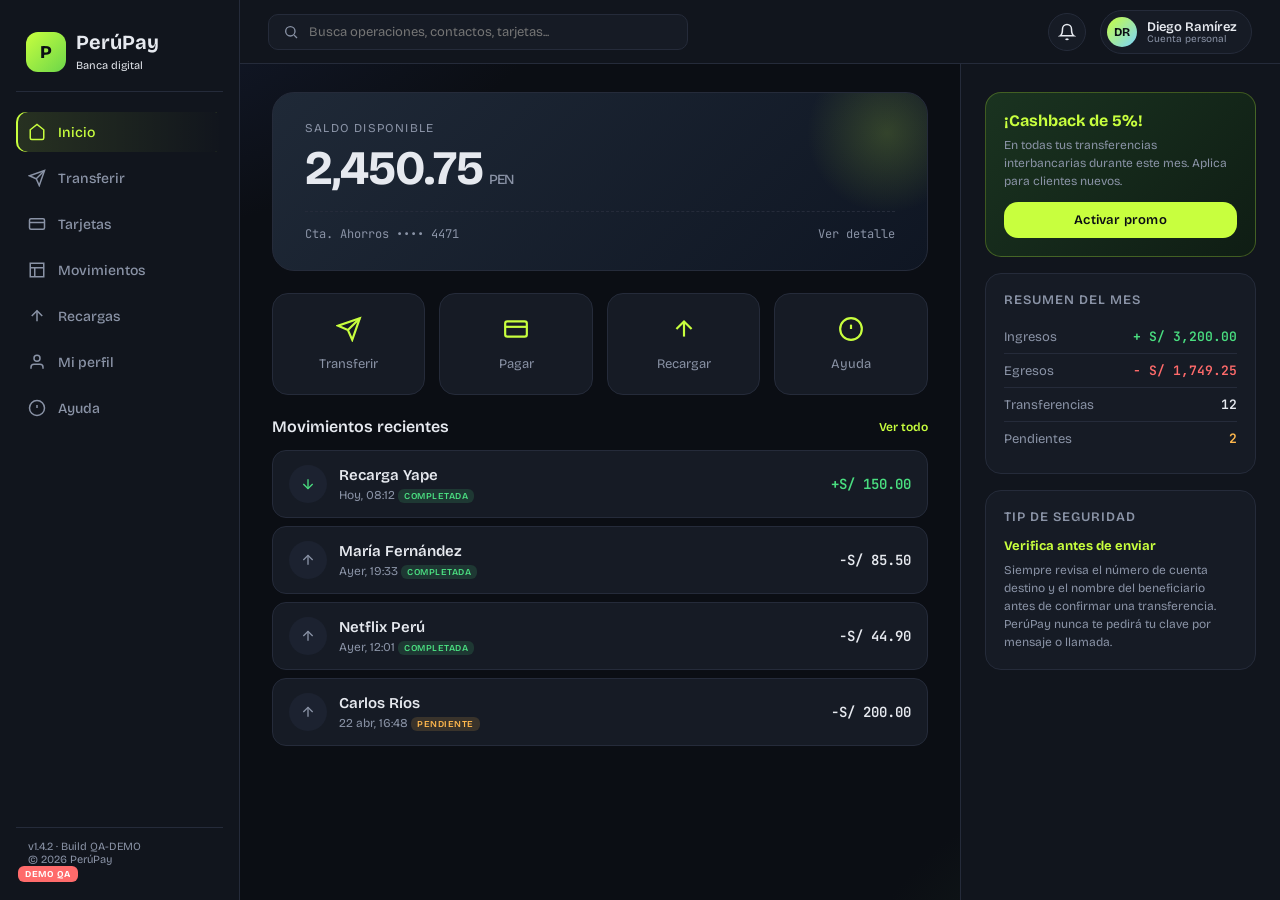
==== index.html @ f2486b0d "go" ====
<!DOCTYPE html>
<html lang="es">
<head>
<meta charset="UTF-8" />
<meta name="viewport" content="width=device-width, initial-scale=1.0" />
<title>BancaMóvil PerúPay</title>
<link rel="preconnect" href="https://fonts.googleapis.com">
<link rel="preconnect" href="https://fonts.gstatic.com" crossorigin>
<link href="https://fonts.googleapis.com/css2?family=Bricolage+Grotesque:wght@400;500;600;700;800&family=JetBrains+Mono:wght@400;500&display=swap" rel="stylesheet">
<style>
  :root{
    --bg:#0b0e14;
    --bg-soft:#11151d;
    --card:#161b25;
    --card-2:#1c2230;
    --line:#252b3a;
    --text:#e6e9ef;
    --muted:#8a93a6;
    --accent:#c8ff3e;
    --accent-2:#7bd3ff;
    --danger:#ff6b6b;
    --warn:#ffb84d;
    --ok:#4ade80;
    --pending:#ffb84d;
  }
  *{box-sizing:border-box;margin:0;padding:0}
  html,body{height:100%}
  body{
    font-family:'Bricolage Grotesque',system-ui,sans-serif;
    background:
      radial-gradient(1200px 600px at -10% -10%, #1a2440 0%, transparent 60%),
      radial-gradient(1000px 500px at 110% 110%, #1f3320 0%, transparent 55%),
      var(--bg);
    color:var(--text);
    min-height:100vh;
  }

  /* ==========================================================
     LAYOUT BASE (mobile-first)
     ========================================================== */
  .app-shell{
    min-height:100vh;
    display:flex;
    align-items:center;
    justify-content:center;
    padding:24px 12px;
  }
  .sidebar, .topbar, .aside{ display:none; }

  .frame{
    width:100%;
    max-width:420px;
    background:var(--bg-soft);
    border:1px solid var(--line);
    border-radius:32px;
    overflow:hidden;
    box-shadow:0 30px 80px rgba(0,0,0,.55), inset 0 1px 0 rgba(255,255,255,.04);
    position:relative;
  }
  .statusbar{
    display:flex;justify-content:space-between;align-items:center;
    padding:14px 22px 4px;font-size:12px;color:var(--muted);
    font-family:'JetBrains Mono',monospace;letter-spacing:.5px;
  }
  .screen{display:none;padding:18px 20px 28px}
  .screen.active{display:block;animation:fade .25s ease}
  @keyframes fade{from{opacity:0;transform:translateY(6px)}to{opacity:1;transform:none}}

  .header{
    display:flex;justify-content:space-between;align-items:center;
    margin-bottom:18px;
  }
  .brand{display:flex;align-items:center;gap:10px}
  .logo{
    width:36px;height:36px;border-radius:10px;
    background:linear-gradient(135deg,var(--accent) 0%, #6cd64a 100%);
    display:grid;place-items:center;color:#0b0e14;font-weight:800;
  }
  .brand h1{font-size:18px;font-weight:700;letter-spacing:-.3px}
  .brand small{display:block;color:var(--muted);font-size:11px;font-weight:400}
  .icon-btn{
    width:38px;height:38px;border-radius:50%;
    background:var(--card);border:1px solid var(--line);
    display:grid;place-items:center;color:var(--text);cursor:pointer;
    transition:.15s ease;
  }
  .icon-btn:hover{background:var(--card-2)}

  .balance-card{
    background:linear-gradient(135deg,#1f2937 0%,#0f1623 100%);
    border:1px solid var(--line);
    border-radius:22px;padding:20px;margin-bottom:20px;
    position:relative;overflow:hidden;
  }
  .balance-card::before{
    content:"";position:absolute;right:-40px;top:-40px;width:160px;height:160px;
    background:radial-gradient(closest-side,rgba(200,255,62,.18),transparent);
    border-radius:50%;
  }
  .balance-card .label{
    font-size:12px;color:var(--muted);text-transform:uppercase;letter-spacing:1.2px;
  }
  .balance-card .amount{
    font-family:'Bricolage Grotesque';font-size:34px;font-weight:700;margin-top:4px;
    letter-spacing:-1px;
  }
  .balance-card .currency{color:var(--muted);font-size:14px;margin-left:6px;font-weight:500}
  .acct-row{
    display:flex;justify-content:space-between;align-items:center;
    margin-top:14px;padding-top:14px;border-top:1px dashed var(--line);
    font-family:'JetBrains Mono',monospace;font-size:12px;color:var(--muted);
  }

  .actions{
    display:grid;grid-template-columns:repeat(4,1fr);gap:8px;margin-bottom:22px;
  }
  .action{
    background:var(--card);border:1px solid var(--line);border-radius:16px;
    padding:14px 6px;text-align:center;cursor:pointer;transition:.15s ease;
  }
  .action:hover{background:var(--card-2);transform:translateY(-2px)}
  .action svg{margin-bottom:6px}
  .action span{font-size:11px;color:var(--muted);display:block}

  .section-title{
    display:flex;justify-content:space-between;align-items:center;
    font-size:14px;font-weight:600;margin-bottom:10px;
  }
  .section-title a{color:var(--accent);font-size:12px;text-decoration:none;cursor:pointer}

  .tx-list{display:flex;flex-direction:column;gap:8px}
  .tx{
    display:flex;align-items:center;gap:12px;
    background:var(--card);border:1px solid var(--line);
    border-radius:14px;padding:12px;
  }
  .tx-icon{
    width:38px;height:38px;border-radius:50%;
    background:var(--card-2);display:grid;place-items:center;flex-shrink:0;
  }
  .tx-info{flex:1;min-width:0}
  .tx-info .who{font-size:14px;font-weight:600;white-space:nowrap;overflow:hidden;text-overflow:ellipsis}
  .tx-info .meta{font-size:11px;color:var(--muted);margin-top:2px}
  .tx-amount{font-family:'JetBrains Mono',monospace;font-size:13px;font-weight:600;text-align:right}
  .tx-amount.out{color:var(--text)}
  .tx-amount.in{color:var(--ok)}
  .tx .status-pill{
    display:inline-block;font-size:9px;padding:2px 6px;border-radius:6px;
    margin-top:3px;text-transform:uppercase;letter-spacing:.5px;font-weight:600;
  }
  .pill-ok{background:rgba(74,222,128,.15);color:var(--ok)}
  .pill-pending{background:rgba(255,184,77,.15);color:var(--pending)}
  .pill-fail{background:rgba(255,107,107,.15);color:var(--danger)}

  .back{display:flex;align-items:center;gap:8px;color:var(--muted);font-size:13px;cursor:pointer;margin-bottom:14px}
  h2{font-size:24px;font-weight:700;letter-spacing:-.5px;margin-bottom:6px}
  .subtitle{color:var(--muted);font-size:13px;margin-bottom:20px}
  .field{margin-bottom:14px}
  .field label{display:block;font-size:12px;color:var(--muted);margin-bottom:6px;text-transform:uppercase;letter-spacing:.6px}
  .field input, .field select, .field textarea{
    width:100%;background:var(--card);border:1px solid var(--line);
    border-radius:12px;padding:13px 14px;color:var(--text);
    font-family:inherit;font-size:15px;outline:none;transition:.15s;
  }
  .field input:focus, .field select:focus, .field textarea:focus{border-color:var(--accent)}
  .amount-input{
    background:var(--card);border:1px solid var(--line);border-radius:16px;
    padding:18px;display:flex;align-items:center;gap:10px;
  }
  .amount-input .sym{font-size:24px;color:var(--muted);font-weight:600}
  .amount-input input{
    border:none;background:transparent;color:var(--text);
    font-size:32px;font-weight:700;flex:1;outline:none;font-family:inherit;
    letter-spacing:-1px;width:100%;
  }
  .balance-hint{font-size:11px;color:var(--muted);margin-top:6px;text-align:right}

  .btn{
    width:100%;padding:15px;border-radius:14px;border:none;
    font-family:inherit;font-size:15px;font-weight:600;cursor:pointer;
    transition:.15s;letter-spacing:.2px;
  }
  .btn-primary{background:var(--accent);color:#0b0e14}
  .btn-primary:hover{background:#b8ee2c}
  .btn-primary:disabled{
    /* BUG: deshabilitado pero visualmente casi igual al habilitado */
    background:#b6e83a;color:#0b0e14;cursor:not-allowed;opacity:.92;
  }
  .btn-secondary{background:var(--card);color:var(--text);border:1px solid var(--line)}
  .btn-secondary:hover{background:var(--card-2)}
  .btn-row{display:flex;gap:8px;margin-top:8px}
  .btn-row .btn{flex:1}

  .confirm-card{
    background:var(--card);border:1px solid var(--line);border-radius:18px;padding:18px;margin-bottom:14px;
  }
  .confirm-row{display:flex;justify-content:space-between;padding:10px 0;border-bottom:1px solid var(--line);font-size:14px}
  .confirm-row:last-child{border-bottom:none}
  .confirm-row .k{color:var(--muted)}
  .confirm-row .v{font-weight:600;text-align:right;max-width:60%;word-break:break-all}

  .result{text-align:center;padding:30px 10px}
  .result .icon{
    width:80px;height:80px;border-radius:50%;
    margin:0 auto 18px;display:grid;place-items:center;
  }
  .result.ok .icon{background:rgba(74,222,128,.15);color:var(--ok)}
  .result.pending .icon{background:rgba(255,184,77,.15);color:var(--pending)}
  .result.fail .icon{background:rgba(255,107,107,.15);color:var(--danger)}
  .result h2{margin-bottom:6px}
  .result p{color:var(--muted);margin-bottom:24px;font-size:13px;line-height:1.5}
  .ref-code{
    background:var(--card);border:1px dashed var(--line);
    padding:10px 14px;border-radius:10px;display:inline-block;
    font-family:'JetBrains Mono',monospace;font-size:12px;color:var(--muted);
    margin-bottom:24px;
  }

  .toast{
    position:fixed;bottom:30px;left:50%;transform:translateX(-50%);
    background:var(--card-2);border:1px solid var(--line);
    padding:12px 18px;border-radius:12px;font-size:13px;
    box-shadow:0 10px 30px rgba(0,0,0,.5);
    opacity:0;transition:.25s;pointer-events:none;z-index:99;
    max-width:90%;
  }
  .toast.show{opacity:1}
  .toast.error{border-color:rgba(255,107,107,.4);color:var(--danger)}

  .overlay{
    position:absolute;inset:0;background:rgba(11,14,20,.92);
    display:none;align-items:center;justify-content:center;flex-direction:column;
    z-index:50;backdrop-filter:blur(4px);
  }
  .overlay.show{display:flex}
  .spinner{
    width:54px;height:54px;border:3px solid var(--line);
    border-top-color:var(--accent);border-radius:50%;
    animation:spin 1s linear infinite;
  }
  @keyframes spin{to{transform:rotate(360deg)}}
  .overlay p{margin-top:18px;color:var(--muted);font-size:13px}

  .bottom-nav{
    display:flex;justify-content:space-around;
    background:var(--bg-soft);border-top:1px solid var(--line);
    padding:10px 0 14px;
  }
  .nav-item{
    flex:1;text-align:center;color:var(--muted);font-size:10px;
    cursor:pointer;padding:6px;
  }
  .nav-item svg{margin-bottom:2px}
  .nav-item.active{color:var(--accent)}

  .dev-badge{
    position:absolute;top:10px;right:10px;z-index:10;
    background:var(--danger);color:white;font-size:9px;padding:3px 7px;
    border-radius:6px;font-weight:700;letter-spacing:.5px;
  }

  /* ==========================================================
     DESKTOP (≥ 900px)
     ========================================================== */
  @media (min-width: 900px){
    .app-shell{
      display:grid;
      grid-template-columns: 240px 1fr 320px;
      grid-template-rows: 64px 1fr;
      grid-template-areas:
        "sidebar topbar  topbar"
        "sidebar main    aside";
      align-items:stretch;
      padding:0;
      max-width:1400px;
      margin:0 auto;
      gap:0;
    }

    .sidebar{
      grid-area:sidebar;
      display:flex;flex-direction:column;
      background:var(--bg-soft);
      border-right:1px solid var(--line);
      padding:22px 16px;gap:6px;
      position:sticky;top:0;height:100vh;
    }
    .sidebar .brand-lg{
      display:flex;align-items:center;gap:10px;
      padding:8px 10px 18px;
      border-bottom:1px solid var(--line);margin-bottom:14px;
    }
    .sidebar .brand-lg .logo{width:40px;height:40px;border-radius:12px;font-size:18px}
    .sidebar .brand-lg h1{font-size:20px}
    .sidebar .brand-lg small{font-size:11px}
    .side-link{
      display:flex;align-items:center;gap:12px;
      padding:11px 12px;border-radius:10px;
      color:var(--muted);font-size:14px;cursor:pointer;
      transition:.15s ease;font-weight:500;
    }
    .side-link:hover{background:var(--card);color:var(--text)}
    .side-link.active{
      background:linear-gradient(90deg, rgba(200,255,62,.12), transparent);
      color:var(--accent);
      box-shadow:inset 2px 0 0 var(--accent);
    }
    .side-link svg{flex-shrink:0}
    .sidebar .footer-side{
      margin-top:auto;padding:12px;font-size:11px;color:var(--muted);
      border-top:1px solid var(--line);
    }

    .topbar{
      grid-area:topbar;
      display:flex;align-items:center;justify-content:space-between;
      padding:0 28px;
      background:var(--bg-soft);
      border-bottom:1px solid var(--line);
      position:sticky;top:0;z-index:20;
    }
    .search{
      flex:1;max-width:420px;
      display:flex;align-items:center;gap:10px;
      background:var(--card);border:1px solid var(--line);
      padding:9px 14px;border-radius:10px;
      color:var(--muted);font-size:13px;
    }
    .search input{
      flex:1;background:transparent;border:none;outline:none;
      color:var(--text);font-family:inherit;font-size:13px;
    }
    .topbar-right{display:flex;align-items:center;gap:14px}
    .user-chip{
      display:flex;align-items:center;gap:10px;
      padding:6px 14px 6px 6px;
      background:var(--card);border:1px solid var(--line);
      border-radius:30px;cursor:pointer;
    }
    .user-chip .avatar{
      width:30px;height:30px;border-radius:50%;
      background:linear-gradient(135deg,var(--accent),var(--accent-2));
      color:#0b0e14;display:grid;place-items:center;font-weight:700;font-size:12px;
    }
    .user-chip .uname{font-size:13px;font-weight:600}
    .user-chip .urole{font-size:10px;color:var(--muted);display:block;margin-top:-2px}

    .main{
      grid-area:main;
      padding:28px 32px;
      overflow-y:auto;
    }

    /* En desktop el frame deja de ser un teléfono */
    .frame{
      max-width:none;background:transparent;border:none;
      border-radius:0;box-shadow:none;overflow:visible;
    }
    .frame .statusbar{display:none}
    .frame .bottom-nav{display:none}
    .frame .header{display:none}
    .frame .dev-badge{
      top:auto;right:auto;
      position:fixed;bottom:18px;left:18px;
    }
    .screen{padding:0}

    /* HOME en desktop: grid amplio */
    #screen-home.active{
      display:grid;
      grid-template-columns: 1.4fr 1fr;
      gap:22px;
      align-items:start;
    }
    #screen-home .balance-card{
      grid-column:1 / -1;padding:28px 32px;margin-bottom:0;
    }
    #screen-home .balance-card .amount{font-size:48px}
    #screen-home .actions{
      grid-column:1 / -1;
      grid-template-columns: repeat(4, 1fr);
      gap:14px;margin-bottom:0;
    }
    #screen-home .action{padding:22px 10px}
    #screen-home .action svg{width:26px;height:26px}
    #screen-home .action span{font-size:13px;margin-top:4px}
    #screen-home .home-tx{grid-column:1 / -1}
    #screen-home .section-title{font-size:16px;margin-bottom:14px}
    #screen-home .tx{padding:14px 16px}
    #screen-home .tx-info .who{font-size:15px}
    #screen-home .tx-info .meta{font-size:12px}
    #screen-home .tx-amount{font-size:14px}

    #screen-transfer.active,
    #screen-confirm.active,
    #screen-result.active{
      max-width:560px;margin:0 auto;padding:10px 0;
    }
    #screen-transfer h2, #screen-confirm h2{font-size:30px}

    .aside{
      grid-area:aside;
      display:flex;flex-direction:column;gap:16px;
      padding:28px 24px;
      background:var(--bg-soft);
      border-left:1px solid var(--line);
      overflow-y:auto;
    }
    .aside-card{
      background:var(--card);border:1px solid var(--line);
      border-radius:16px;padding:18px;
    }
    .aside-card h3{
      font-size:13px;font-weight:600;color:var(--muted);
      text-transform:uppercase;letter-spacing:1px;margin-bottom:12px;
    }
    .promo{
      background:linear-gradient(135deg, #1a3320 0%, #0f1d14 100%);
      border:1px solid rgba(200,255,62,.25);
    }
    .promo .promo-title{font-size:16px;font-weight:700;margin-bottom:6px;color:var(--accent)}
    .promo p{font-size:12px;color:var(--muted);line-height:1.5;margin-bottom:12px}
    .promo .btn{padding:10px 14px;font-size:13px}

    .stat-row{
      display:flex;justify-content:space-between;align-items:center;
      padding:8px 0;font-size:13px;
      border-bottom:1px solid var(--line);
    }
    .stat-row:last-child{border-bottom:none}
    .stat-row .k{color:var(--muted)}
    .stat-row .v{font-weight:600;font-family:'JetBrains Mono',monospace}

    .tip{font-size:12px;color:var(--muted);line-height:1.5}
    .tip strong{color:var(--accent);display:block;margin-bottom:4px;font-size:13px}
  }

  /* TABLET intermedia */
  @media (min-width:900px) and (max-width:1100px){
    .app-shell{
      grid-template-columns: 220px 1fr;
      grid-template-areas:
        "sidebar topbar"
        "sidebar main";
    }
    .aside{display:none}
  }

  ::-webkit-scrollbar{width:8px;height:8px}
  ::-webkit-scrollbar-track{background:var(--bg)}
  ::-webkit-scrollbar-thumb{background:var(--line);border-radius:4px}
  ::-webkit-scrollbar-thumb:hover{background:var(--card-2)}
</style>
</head>
<body>

<div class="app-shell">

  <!-- ========== SIDEBAR (desktop) ========== -->
  <aside class="sidebar">
    <div class="brand-lg">
      <div class="logo">P</div>
      <div>
        <h1>PerúPay</h1>
        <small>Banca digital</small>
      </div>
    </div>

    <div class="side-link active" onclick="goTo('screen-home')">
      <svg width="18" height="18" viewBox="0 0 24 24" fill="none" stroke="currentColor" stroke-width="2"><path d="M3 9l9-7 9 7v11a2 2 0 0 1-2 2H5a2 2 0 0 1-2-2z"/></svg>
      Inicio
    </div>
    <div class="side-link" onclick="goTo('screen-transfer')">
      <svg width="18" height="18" viewBox="0 0 24 24" fill="none" stroke="currentColor" stroke-width="2"><line x1="22" y1="2" x2="11" y2="13"/><polygon points="22 2 15 22 11 13 2 9 22 2"/></svg>
      Transferir
    </div>
    <div class="side-link">
      <svg width="18" height="18" viewBox="0 0 24 24" fill="none" stroke="currentColor" stroke-width="2"><rect x="2" y="5" width="20" height="14" rx="2"/><line x1="2" y1="10" x2="22" y2="10"/></svg>
      Tarjetas
    </div>
    <div class="side-link">
      <svg width="18" height="18" viewBox="0 0 24 24" fill="none" stroke="currentColor" stroke-width="2"><path d="M3 3h18v18H3z"/><path d="M3 9h18"/><path d="M9 21V9"/></svg>
      Movimientos
    </div>
    <div class="side-link">
      <svg width="18" height="18" viewBox="0 0 24 24" fill="none" stroke="currentColor" stroke-width="2"><path d="M12 19V5"/><path d="M5 12l7-7 7 7"/></svg>
      Recargas
    </div>
    <div class="side-link">
      <svg width="18" height="18" viewBox="0 0 24 24" fill="none" stroke="currentColor" stroke-width="2"><path d="M20 21v-2a4 4 0 0 0-4-4H8a4 4 0 0 0-4 4v2"/><circle cx="12" cy="7" r="4"/></svg>
      Mi perfil
    </div>
    <div class="side-link">
      <svg width="18" height="18" viewBox="0 0 24 24" fill="none" stroke="currentColor" stroke-width="2"><circle cx="12" cy="12" r="10"/><line x1="12" y1="8" x2="12" y2="12"/><line x1="12" y1="16" x2="12.01" y2="16"/></svg>
      Ayuda
    </div>

    <div class="footer-side">
      v1.4.2 · Build QA-DEMO<br/>
      © 2026 PerúPay
    </div>
  </aside>

  <!-- ========== TOPBAR (desktop) ========== -->
  <header class="topbar">
    <div class="search">
      <svg width="16" height="16" viewBox="0 0 24 24" fill="none" stroke="currentColor" stroke-width="2"><circle cx="11" cy="11" r="7"/><line x1="21" y1="21" x2="16.65" y2="16.65"/></svg>
      <input type="text" placeholder="Busca operaciones, contactos, tarjetas..." />
    </div>
    <div class="topbar-right">
      <div class="icon-btn" title="Notificaciones">
        <svg width="18" height="18" viewBox="0 0 24 24" fill="none" stroke="currentColor" stroke-width="2"><path d="M18 8a6 6 0 0 0-12 0c0 7-3 9-3 9h18s-3-2-3-9"/><path d="M13.73 21a2 2 0 0 1-3.46 0"/></svg>
      </div>
      <div class="user-chip">
        <div class="avatar">DR</div>
        <div>
          <div class="uname">Diego Ramírez</div>
          <small class="urole">Cuenta personal</small>
        </div>
      </div>
    </div>
  </header>

  <!-- ========== MAIN (frame) ========== -->
  <main class="main">
    <div class="frame">
      <div class="dev-badge">DEMO QA</div>
      <div class="statusbar">
        <span>9:41</span>
        <span>📶 5G  ⚡ 78%</span>
      </div>

      <!-- HOME -->
      <div class="screen active" id="screen-home">
        <div class="header">
          <div class="brand">
            <div class="logo">P</div>
            <div>
              <h1>PerúPay</h1>
              <small>Hola, Diego ✨</small>
            </div>
          </div>
          <div class="icon-btn" title="Notificaciones">
            <svg width="18" height="18" viewBox="0 0 24 24" fill="none" stroke="currentColor" stroke-width="2"><path d="M18 8a6 6 0 0 0-12 0c0 7-3 9-3 9h18s-3-2-3-9"/><path d="M13.73 21a2 2 0 0 1-3.46 0"/></svg>
          </div>
        </div>

        <div class="balance-card">
          <div class="label">Saldo disponible</div>
          <div class="amount">
            <span id="saldoView">2,450.75</span><span class="currency">PEN</span>
          </div>
          <div class="acct-row">
            <span>Cta. Ahorros •••• 4471</span>
            <span>Ver detalle</span>
          </div>
        </div>

        <div class="actions">
          <div class="action" onclick="goTo('screen-transfer')">
            <svg width="22" height="22" viewBox="0 0 24 24" fill="none" stroke="var(--accent)" stroke-width="2"><line x1="22" y1="2" x2="11" y2="13"/><polygon points="22 2 15 22 11 13 2 9 22 2"/></svg>
            <span>Transferir</span>
          </div>
          <div class="action">
            <svg width="22" height="22" viewBox="0 0 24 24" fill="none" stroke="var(--accent)" stroke-width="2"><rect x="2" y="5" width="20" height="14" rx="2"/><line x1="2" y1="10" x2="22" y2="10"/></svg>
            <span>Pagar</span>
          </div>
          <div class="action">
            <svg width="22" height="22" viewBox="0 0 24 24" fill="none" stroke="var(--accent)" stroke-width="2"><path d="M12 19V5"/><path d="M5 12l7-7 7 7"/></svg>
            <span>Recargar</span>
          </div>
          <div class="action">
            <svg width="22" height="22" viewBox="0 0 24 24" fill="none" stroke="var(--accent)" stroke-width="2"><circle cx="12" cy="12" r="10"/><line x1="12" y1="8" x2="12" y2="12"/><line x1="12" y1="16" x2="12.01" y2="16"/></svg>
            <span>Ayuda</span>
          </div>
        </div>

        <div class="home-tx">
          <div class="section-title">
            <span>Movimientos recientes</span>
            <a>Ver todo</a>
          </div>
          <div class="tx-list" id="txList"></div>
        </div>
      </div>

      <!-- TRANSFER -->
      <div class="screen" id="screen-transfer">
        <div class="back" onclick="goTo('screen-home')">
          <svg width="16" height="16" viewBox="0 0 24 24" fill="none" stroke="currentColor" stroke-width="2"><line x1="19" y1="12" x2="5" y2="12"/><polyline points="12 19 5 12 12 5"/></svg>
          Volver
        </div>
        <h2>Nueva transferencia</h2>
        <p class="subtitle">Envía dinero a cualquier cuenta nacional</p>

        <div class="field">
          <label>Monto a transferir</label>
          <div class="amount-input">
            <span class="sym">S/</span>
            <input type="text" id="amount" placeholder="0.00" autocomplete="off"/>
          </div>
          <div class="balance-hint">Disponible: S/ 2,450.75</div>
        </div>

        <div class="field">
          <label>Cuenta destino</label>
          <input type="text" id="destAccount" placeholder="Número de cuenta (CCI)" autocomplete="off"/>
        </div>

        <div class="field">
          <label>Banco</label>
          <select id="destBank">
            <option value="bcp">BCP</option>
            <option value="bbva">BBVA</option>
            <option value="interbank">Interbank</option>
            <option value="scotia">Scotiabank</option>
            <option value="perupay">PerúPay</option>
          </select>
        </div>

        <div class="field">
          <label>Descripción (opcional)</label>
          <input type="text" id="desc" placeholder="Ej: Pago de almuerzo" autocomplete="off"/>
        </div>

        <button class="btn btn-primary" id="continueBtn" onclick="goToConfirm()">Continuar</button>
      </div>

      <!-- CONFIRM -->
      <div class="screen" id="screen-confirm">
        <div class="back" onclick="goTo('screen-transfer')">
          <svg width="16" height="16" viewBox="0 0 24 24" fill="none" stroke="currentColor" stroke-width="2"><line x1="19" y1="12" x2="5" y2="12"/><polyline points="12 19 5 12 12 5"/></svg>
          Volver
        </div>
        <h2>Confirmar transferencia</h2>
        <p class="subtitle">Revisa los datos antes de continuar</p>

        <div class="confirm-card">
          <div class="confirm-row"><span class="k">Monto</span><span class="v" id="cMonto">S/ 0.00</span></div>
          <div class="confirm-row"><span class="k">Cuenta destino</span><span class="v" id="cCuenta">—</span></div>
          <div class="confirm-row"><span class="k">Banco</span><span class="v" id="cBanco">—</span></div>
          <div class="confirm-row"><span class="k">Comisión</span><span class="v">S/ 0.00</span></div>
          <div class="confirm-row"><span class="k">Descripción</span><span class="v" id="cDesc">—</span></div>
        </div>

        <div class="btn-row">
          <button class="btn btn-secondary" onclick="goTo('screen-transfer')">Editar</button>
          <button class="btn btn-primary" id="confirmBtn" onclick="executeTransfer()">Confirmar</button>
        </div>
      </div>

      <!-- RESULT -->
      <div class="screen" id="screen-result">
        <div class="result" id="resultBox">
          <div class="icon" id="resultIcon"></div>
          <h2 id="resultTitle">Transferencia realizada</h2>
          <p id="resultMsg">Tu operación se procesó correctamente.</p>
          <div class="ref-code" id="resultRef">REF: —</div>
          <button class="btn btn-primary" onclick="goTo('screen-home')">Volver al inicio</button>
        </div>
      </div>

      <div class="overlay" id="overlay">
        <div class="spinner"></div>
        <p id="overlayText">Procesando operación...</p>
      </div>

      <div class="bottom-nav">
        <div class="nav-item active">
          <svg width="20" height="20" viewBox="0 0 24 24" fill="none" stroke="currentColor" stroke-width="2"><path d="M3 9l9-7 9 7v11a2 2 0 0 1-2 2H5a2 2 0 0 1-2-2z"/></svg>
          <div>Inicio</div>
        </div>
        <div class="nav-item">
          <svg width="20" height="20" viewBox="0 0 24 24" fill="none" stroke="currentColor" stroke-width="2"><rect x="2" y="5" width="20" height="14" rx="2"/><line x1="2" y1="10" x2="22" y2="10"/></svg>
          <div>Tarjetas</div>
        </div>
        <div class="nav-item">
          <svg width="20" height="20" viewBox="0 0 24 24" fill="none" stroke="currentColor" stroke-width="2"><line x1="12" y1="5" x2="12" y2="19"/><line x1="5" y1="12" x2="19" y2="12"/></svg>
          <div>Más</div>
        </div>
        <div class="nav-item">
          <svg width="20" height="20" viewBox="0 0 24 24" fill="none" stroke="currentColor" stroke-width="2"><path d="M3 3h18v18H3z"/><path d="M3 9h18"/><path d="M9 21V9"/></svg>
          <div>Movimientos</div>
        </div>
        <div class="nav-item">
          <svg width="20" height="20" viewBox="0 0 24 24" fill="none" stroke="currentColor" stroke-width="2"><path d="M20 21v-2a4 4 0 0 0-4-4H8a4 4 0 0 0-4 4v2"/><circle cx="12" cy="7" r="4"/></svg>
          <div>Perfil</div>
        </div>
      </div>
    </div>
  </main>

  <!-- ========== ASIDE (desktop ancho) ========== -->
  <aside class="aside">
    <div class="aside-card promo">
      <div class="promo-title">¡Cashback de 5%!</div>
      <p>En todas tus transferencias interbancarias durante este mes. Aplica para clientes nuevos.</p>
      <button class="btn btn-primary">Activar promo</button>
    </div>

    <div class="aside-card">
      <h3>Resumen del mes</h3>
      <div class="stat-row"><span class="k">Ingresos</span><span class="v" style="color:var(--ok)">+ S/ 3,200.00</span></div>
      <div class="stat-row"><span class="k">Egresos</span><span class="v" style="color:var(--danger)">- S/ 1,749.25</span></div>
      <div class="stat-row"><span class="k">Transferencias</span><span class="v">12</span></div>
      <div class="stat-row"><span class="k">Pendientes</span><span class="v" style="color:var(--pending)">2</span></div>
    </div>

    <div class="aside-card">
      <h3>Tip de seguridad</h3>
      <div class="tip">
        <strong>Verifica antes de enviar</strong>
        Siempre revisa el número de cuenta destino y el nombre del beneficiario antes de confirmar una transferencia. PerúPay nunca te pedirá tu clave por mensaje o llamada.
      </div>
    </div>
  </aside>
</div>

<div class="toast" id="toast"></div>

<script>
/* ============================================================
   App de banca móvil – DEMO con DEFECTOS INTENCIONADOS
   Cada bloque comentado con [BUG #N] indica un defecto plantado
   para que la clase de QA lo detecte. (Se conservan los 17 bugs)
   ============================================================ */

let saldo = 2450.75;
let txHistory = [
  { who:"Recarga Yape", amount:+150, status:"ok", date:"Hoy, 08:12", icon:"in" },
  { who:"María Fernández", amount:-85.50, status:"ok", date:"Ayer, 19:33", icon:"out" },
  { who:"Netflix Perú", amount:-44.90, status:"ok", date:"Ayer, 12:01", icon:"out" },
  { who:"Carlos Ríos", amount:-200.00, status:"pending", date:"22 abr, 16:48", icon:"out" }
];
let pendingTransfer = null;

function renderTx(){
  const list = document.getElementById('txList');
  list.innerHTML = '';
  txHistory.slice(0,5).forEach(t => {
    const sign = t.amount >= 0 ? '+' : '-';
    // [BUG #15] Formato de monto inconsistente (sin separador de miles aquí)
    const amt = Math.abs(t.amount).toFixed(2);

    // [BUG #14] Pendientes con mismo color que completadas (sólo cambia el pill)
    const cls = t.amount >= 0 ? 'in' : 'out';

    let pill = '';
    if(t.status==='ok')      pill = '<span class="status-pill pill-ok">Completada</span>';
    if(t.status==='pending') pill = '<span class="status-pill pill-pending">Pendiente</span>';
    if(t.status==='fail')    pill = '<span class="status-pill pill-fail">Fallida</span>';

    list.insertAdjacentHTML('beforeend', `
      <div class="tx">
        <div class="tx-icon">
          ${t.icon==='in'
            ? '<svg width="16" height="16" viewBox="0 0 24 24" fill="none" stroke="#4ade80" stroke-width="2"><path d="M12 5v14"/><path d="M19 12l-7 7-7-7"/></svg>'
            : '<svg width="16" height="16" viewBox="0 0 24 24" fill="none" stroke="#8a93a6" stroke-width="2"><path d="M12 19V5"/><path d="M5 12l7-7 7 7"/></svg>'}
        </div>
        <div class="tx-info">
          <div class="who">${t.who}</div>
          <div class="meta">${t.date} ${pill}</div>
        </div>
        <div class="tx-amount ${cls}">${sign}S/ ${amt}</div>
      </div>
    `);
  });
}

function goTo(id){
  document.querySelectorAll('.screen').forEach(s => s.classList.remove('active'));
  document.getElementById(id).classList.add('active');

  // sincroniza sidebar (sólo visual)
  document.querySelectorAll('.side-link').forEach(l => l.classList.remove('active'));
  if(id === 'screen-home')     document.querySelectorAll('.side-link')[0]?.classList.add('active');
  if(id === 'screen-transfer') document.querySelectorAll('.side-link')[1]?.classList.add('active');

  // [BUG #16] Al volver al home no se actualiza el saldo (queda 2,450.75 fijo en el DOM)
  if(id === 'screen-home'){
    renderTx();
    // ↑ Falta intencional: document.getElementById('saldoView').textContent = saldo.toFixed(2);
  }
  if(id === 'screen-transfer'){
    document.getElementById('amount').value = '';
    document.getElementById('destAccount').value = '';
    document.getElementById('desc').value = '';
  }
}

function showToast(msg, isError=false){
  const t = document.getElementById('toast');
  t.textContent = msg;
  t.className = 'toast show' + (isError ? ' error' : '');
  setTimeout(()=>{ t.className = 'toast'; }, 2800);
}

function goToConfirm(){
  const amount = document.getElementById('amount').value.trim();
  const dest = document.getElementById('destAccount').value.trim();
  const bankSel = document.getElementById('destBank');
  const bank = bankSel.options[bankSel.selectedIndex].text;
  const desc = document.getElementById('desc').value.trim();

  // [BUG #1] parseFloat acepta "100abc" como 100, no rechaza negativos ni cero
  const monto = parseFloat(amount);

  if (!amount || isNaN(monto)) {
    // [BUG #2] Mensaje genérico
    showToast("Error", true);
    return;
  }

  // [BUG #3] No valida saldo disponible
  // [BUG #4] No valida cuenta destino (vacío, letras, longitud)
  // [BUG #5] No valida que dest != cuenta origen
  // [BUG #6] Descripción se inyecta con innerHTML (XSS)

  pendingTransfer = { monto, dest, bank, desc };

  // [BUG #7] Cuenta destino mostrada COMPLETA sin enmascarar
  document.getElementById('cMonto').textContent  = 'S/ ' + monto.toFixed(2);
  document.getElementById('cCuenta').textContent = dest || '(sin cuenta)';
  document.getElementById('cBanco').textContent  = bank;
  // [BUG #6 cont.] innerHTML sin sanitizar → XSS
  document.getElementById('cDesc').innerHTML     = desc || '—';

  goTo('screen-confirm');
}

let isProcessing = false;
function executeTransfer(){
  // [BUG #8] Sin protección contra doble click
  // if(isProcessing) return;
  // isProcessing = true;

  const overlay = document.getElementById('overlay');
  const overlayText = document.getElementById('overlayText');
  overlayText.textContent = "Procesando operación...";
  overlay.classList.add('show');

  const random = Math.random();

  setTimeout(()=>{
    // [BUG #9] ~25%: spinner infinito sin timeout (caso del enunciado)
    // [BUG #10] Aun así descuenta saldo y registra como pendiente
    if (random < 0.25) {
      overlayText.textContent = "Procesando operación...";
      saldo = saldo - pendingTransfer.monto;
      txHistory.unshift({
        who: "Transferencia a " + (pendingTransfer.dest || 'cuenta'),
        amount: -pendingTransfer.monto,
        status: "pending",
        date: "Ahora",
        icon: "out"
      });
      return;
    }

    overlay.classList.remove('show');

    // [BUG #11] ~15%: falla pero también descuenta saldo
    if (random < 0.40) {
      saldo = saldo - pendingTransfer.monto;
      txHistory.unshift({
        who: "Transferencia a " + (pendingTransfer.dest || 'cuenta'),
        amount: -pendingTransfer.monto,
        status: "fail",
        date: "Ahora",
        icon: "out"
      });
      showResult('fail',
        'No se pudo completar',
        'Error', // [BUG #2 ref] mensaje genérico
        'REF: ' + Math.floor(Math.random()*9999999)
      );
      return;
    }

    saldo = saldo - pendingTransfer.monto;

    // [BUG #12] Estado final depende de si el monto es par o impar
    const realStatus = (Math.floor(pendingTransfer.monto*100) % 2 === 0) ? "ok" : "pending";
    txHistory.unshift({
      who: "Transferencia a " + (pendingTransfer.dest || 'cuenta'),
      amount: -pendingTransfer.monto,
      status: realStatus,
      date: "Ahora",
      icon: "out"
    });

    showResult('ok',
      '¡Transferencia exitosa!',
      'Tu operación se procesó correctamente y el dinero está en camino.',
      'REF: ' + Math.floor(Math.random()*9999999)
    );
  }, 1600);
}

function showResult(type, title, msg, ref){
  const box = document.getElementById('resultBox');
  const icon = document.getElementById('resultIcon');
  box.className = 'result ' + type;

  if(type==='ok'){
    icon.innerHTML = '<svg width="36" height="36" viewBox="0 0 24 24" fill="none" stroke="currentColor" stroke-width="3"><polyline points="20 6 9 17 4 12"/></svg>';
  } else if(type==='pending'){
    icon.innerHTML = '<svg width="36" height="36" viewBox="0 0 24 24" fill="none" stroke="currentColor" stroke-width="3"><circle cx="12" cy="12" r="10"/><polyline points="12 6 12 12 16 14"/></svg>';
  } else {
    icon.innerHTML = '<svg width="36" height="36" viewBox="0 0 24 24" fill="none" stroke="currentColor" stroke-width="3"><line x1="18" y1="6" x2="6" y2="18"/><line x1="6" y1="6" x2="18" y2="18"/></svg>';
  }

  document.getElementById('resultTitle').textContent = title;
  document.getElementById('resultMsg').textContent = msg;
  document.getElementById('resultRef').textContent = ref;

  goTo('screen-result');
}

// [BUG #13] Sin aria-labels ni aria-disabled en los inputs

renderTx();
</script>
</body>
</html>
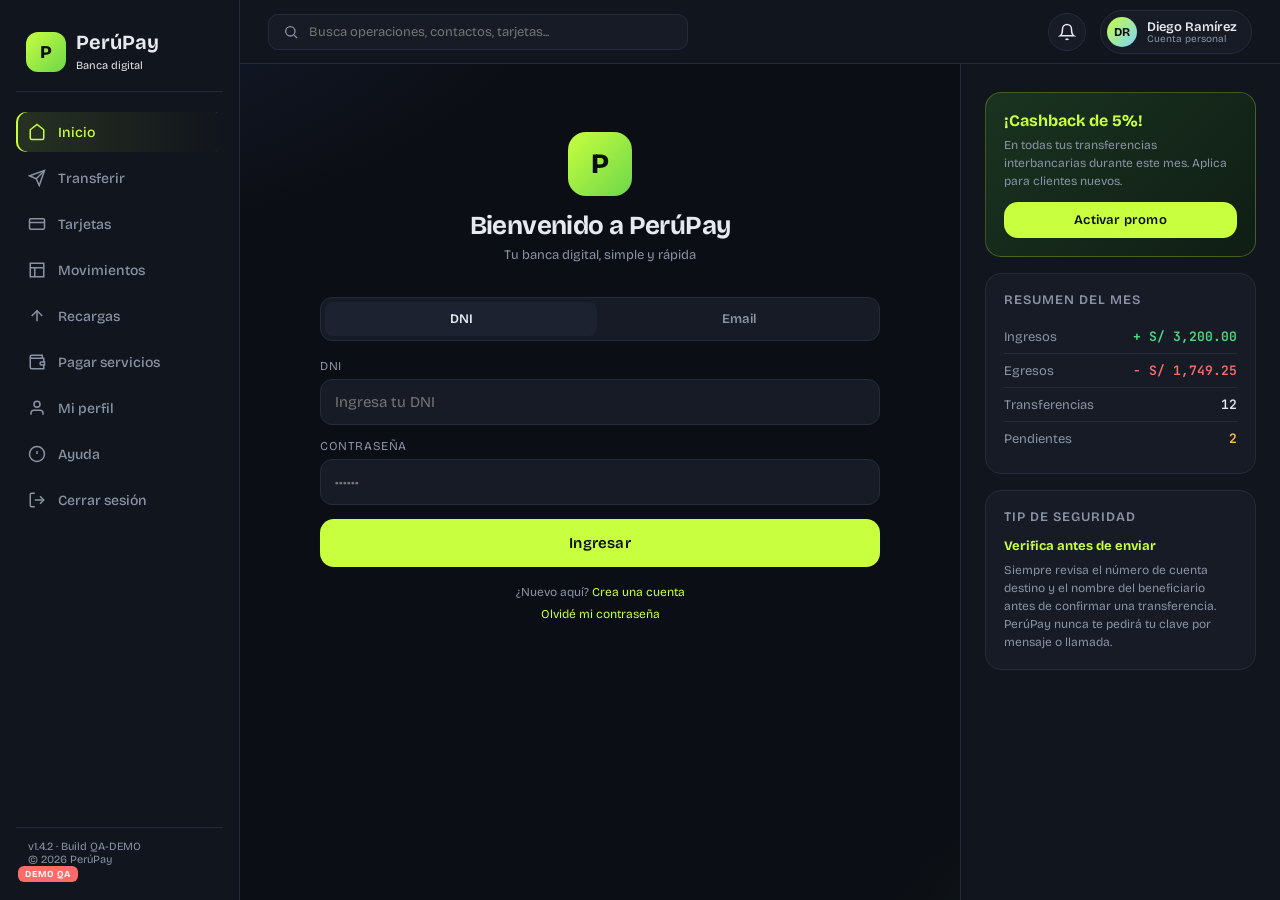
==== commit 407fc26e: "go 2" ====
--- a/index.html
+++ b/index.html
@@ -7,450 +7,7 @@
 <link rel="preconnect" href="https://fonts.googleapis.com">
 <link rel="preconnect" href="https://fonts.gstatic.com" crossorigin>
 <link href="https://fonts.googleapis.com/css2?family=Bricolage+Grotesque:wght@400;500;600;700;800&family=JetBrains+Mono:wght@400;500&display=swap" rel="stylesheet">
-<style>
-  :root{
-    --bg:#0b0e14;
-    --bg-soft:#11151d;
-    --card:#161b25;
-    --card-2:#1c2230;
-    --line:#252b3a;
-    --text:#e6e9ef;
-    --muted:#8a93a6;
-    --accent:#c8ff3e;
-    --accent-2:#7bd3ff;
-    --danger:#ff6b6b;
-    --warn:#ffb84d;
-    --ok:#4ade80;
-    --pending:#ffb84d;
-  }
-  *{box-sizing:border-box;margin:0;padding:0}
-  html,body{height:100%}
-  body{
-    font-family:'Bricolage Grotesque',system-ui,sans-serif;
-    background:
-      radial-gradient(1200px 600px at -10% -10%, #1a2440 0%, transparent 60%),
-      radial-gradient(1000px 500px at 110% 110%, #1f3320 0%, transparent 55%),
-      var(--bg);
-    color:var(--text);
-    min-height:100vh;
-  }
-
-  /* ==========================================================
-     LAYOUT BASE (mobile-first)
-     ========================================================== */
-  .app-shell{
-    min-height:100vh;
-    display:flex;
-    align-items:center;
-    justify-content:center;
-    padding:24px 12px;
-  }
-  .sidebar, .topbar, .aside{ display:none; }
-
-  .frame{
-    width:100%;
-    max-width:420px;
-    background:var(--bg-soft);
-    border:1px solid var(--line);
-    border-radius:32px;
-    overflow:hidden;
-    box-shadow:0 30px 80px rgba(0,0,0,.55), inset 0 1px 0 rgba(255,255,255,.04);
-    position:relative;
-  }
-  .statusbar{
-    display:flex;justify-content:space-between;align-items:center;
-    padding:14px 22px 4px;font-size:12px;color:var(--muted);
-    font-family:'JetBrains Mono',monospace;letter-spacing:.5px;
-  }
-  .screen{display:none;padding:18px 20px 28px}
-  .screen.active{display:block;animation:fade .25s ease}
-  @keyframes fade{from{opacity:0;transform:translateY(6px)}to{opacity:1;transform:none}}
-
-  .header{
-    display:flex;justify-content:space-between;align-items:center;
-    margin-bottom:18px;
-  }
-  .brand{display:flex;align-items:center;gap:10px}
-  .logo{
-    width:36px;height:36px;border-radius:10px;
-    background:linear-gradient(135deg,var(--accent) 0%, #6cd64a 100%);
-    display:grid;place-items:center;color:#0b0e14;font-weight:800;
-  }
-  .brand h1{font-size:18px;font-weight:700;letter-spacing:-.3px}
-  .brand small{display:block;color:var(--muted);font-size:11px;font-weight:400}
-  .icon-btn{
-    width:38px;height:38px;border-radius:50%;
-    background:var(--card);border:1px solid var(--line);
-    display:grid;place-items:center;color:var(--text);cursor:pointer;
-    transition:.15s ease;
-  }
-  .icon-btn:hover{background:var(--card-2)}
-
-  .balance-card{
-    background:linear-gradient(135deg,#1f2937 0%,#0f1623 100%);
-    border:1px solid var(--line);
-    border-radius:22px;padding:20px;margin-bottom:20px;
-    position:relative;overflow:hidden;
-  }
-  .balance-card::before{
-    content:"";position:absolute;right:-40px;top:-40px;width:160px;height:160px;
-    background:radial-gradient(closest-side,rgba(200,255,62,.18),transparent);
-    border-radius:50%;
-  }
-  .balance-card .label{
-    font-size:12px;color:var(--muted);text-transform:uppercase;letter-spacing:1.2px;
-  }
-  .balance-card .amount{
-    font-family:'Bricolage Grotesque';font-size:34px;font-weight:700;margin-top:4px;
-    letter-spacing:-1px;
-  }
-  .balance-card .currency{color:var(--muted);font-size:14px;margin-left:6px;font-weight:500}
-  .acct-row{
-    display:flex;justify-content:space-between;align-items:center;
-    margin-top:14px;padding-top:14px;border-top:1px dashed var(--line);
-    font-family:'JetBrains Mono',monospace;font-size:12px;color:var(--muted);
-  }
-
-  .actions{
-    display:grid;grid-template-columns:repeat(4,1fr);gap:8px;margin-bottom:22px;
-  }
-  .action{
-    background:var(--card);border:1px solid var(--line);border-radius:16px;
-    padding:14px 6px;text-align:center;cursor:pointer;transition:.15s ease;
-  }
-  .action:hover{background:var(--card-2);transform:translateY(-2px)}
-  .action svg{margin-bottom:6px}
-  .action span{font-size:11px;color:var(--muted);display:block}
-
-  .section-title{
-    display:flex;justify-content:space-between;align-items:center;
-    font-size:14px;font-weight:600;margin-bottom:10px;
-  }
-  .section-title a{color:var(--accent);font-size:12px;text-decoration:none;cursor:pointer}
-
-  .tx-list{display:flex;flex-direction:column;gap:8px}
-  .tx{
-    display:flex;align-items:center;gap:12px;
-    background:var(--card);border:1px solid var(--line);
-    border-radius:14px;padding:12px;
-  }
-  .tx-icon{
-    width:38px;height:38px;border-radius:50%;
-    background:var(--card-2);display:grid;place-items:center;flex-shrink:0;
-  }
-  .tx-info{flex:1;min-width:0}
-  .tx-info .who{font-size:14px;font-weight:600;white-space:nowrap;overflow:hidden;text-overflow:ellipsis}
-  .tx-info .meta{font-size:11px;color:var(--muted);margin-top:2px}
-  .tx-amount{font-family:'JetBrains Mono',monospace;font-size:13px;font-weight:600;text-align:right}
-  .tx-amount.out{color:var(--text)}
-  .tx-amount.in{color:var(--ok)}
-  .tx .status-pill{
-    display:inline-block;font-size:9px;padding:2px 6px;border-radius:6px;
-    margin-top:3px;text-transform:uppercase;letter-spacing:.5px;font-weight:600;
-  }
-  .pill-ok{background:rgba(74,222,128,.15);color:var(--ok)}
-  .pill-pending{background:rgba(255,184,77,.15);color:var(--pending)}
-  .pill-fail{background:rgba(255,107,107,.15);color:var(--danger)}
-
-  .back{display:flex;align-items:center;gap:8px;color:var(--muted);font-size:13px;cursor:pointer;margin-bottom:14px}
-  h2{font-size:24px;font-weight:700;letter-spacing:-.5px;margin-bottom:6px}
-  .subtitle{color:var(--muted);font-size:13px;margin-bottom:20px}
-  .field{margin-bottom:14px}
-  .field label{display:block;font-size:12px;color:var(--muted);margin-bottom:6px;text-transform:uppercase;letter-spacing:.6px}
-  .field input, .field select, .field textarea{
-    width:100%;background:var(--card);border:1px solid var(--line);
-    border-radius:12px;padding:13px 14px;color:var(--text);
-    font-family:inherit;font-size:15px;outline:none;transition:.15s;
-  }
-  .field input:focus, .field select:focus, .field textarea:focus{border-color:var(--accent)}
-  .amount-input{
-    background:var(--card);border:1px solid var(--line);border-radius:16px;
-    padding:18px;display:flex;align-items:center;gap:10px;
-  }
-  .amount-input .sym{font-size:24px;color:var(--muted);font-weight:600}
-  .amount-input input{
-    border:none;background:transparent;color:var(--text);
-    font-size:32px;font-weight:700;flex:1;outline:none;font-family:inherit;
-    letter-spacing:-1px;width:100%;
-  }
-  .balance-hint{font-size:11px;color:var(--muted);margin-top:6px;text-align:right}
-
-  .btn{
-    width:100%;padding:15px;border-radius:14px;border:none;
-    font-family:inherit;font-size:15px;font-weight:600;cursor:pointer;
-    transition:.15s;letter-spacing:.2px;
-  }
-  .btn-primary{background:var(--accent);color:#0b0e14}
-  .btn-primary:hover{background:#b8ee2c}
-  .btn-primary:disabled{
-    /* BUG: deshabilitado pero visualmente casi igual al habilitado */
-    background:#b6e83a;color:#0b0e14;cursor:not-allowed;opacity:.92;
-  }
-  .btn-secondary{background:var(--card);color:var(--text);border:1px solid var(--line)}
-  .btn-secondary:hover{background:var(--card-2)}
-  .btn-row{display:flex;gap:8px;margin-top:8px}
-  .btn-row .btn{flex:1}
-
-  .confirm-card{
-    background:var(--card);border:1px solid var(--line);border-radius:18px;padding:18px;margin-bottom:14px;
-  }
-  .confirm-row{display:flex;justify-content:space-between;padding:10px 0;border-bottom:1px solid var(--line);font-size:14px}
-  .confirm-row:last-child{border-bottom:none}
-  .confirm-row .k{color:var(--muted)}
-  .confirm-row .v{font-weight:600;text-align:right;max-width:60%;word-break:break-all}
-
-  .result{text-align:center;padding:30px 10px}
-  .result .icon{
-    width:80px;height:80px;border-radius:50%;
-    margin:0 auto 18px;display:grid;place-items:center;
-  }
-  .result.ok .icon{background:rgba(74,222,128,.15);color:var(--ok)}
-  .result.pending .icon{background:rgba(255,184,77,.15);color:var(--pending)}
-  .result.fail .icon{background:rgba(255,107,107,.15);color:var(--danger)}
-  .result h2{margin-bottom:6px}
-  .result p{color:var(--muted);margin-bottom:24px;font-size:13px;line-height:1.5}
-  .ref-code{
-    background:var(--card);border:1px dashed var(--line);
-    padding:10px 14px;border-radius:10px;display:inline-block;
-    font-family:'JetBrains Mono',monospace;font-size:12px;color:var(--muted);
-    margin-bottom:24px;
-  }
-
-  .toast{
-    position:fixed;bottom:30px;left:50%;transform:translateX(-50%);
-    background:var(--card-2);border:1px solid var(--line);
-    padding:12px 18px;border-radius:12px;font-size:13px;
-    box-shadow:0 10px 30px rgba(0,0,0,.5);
-    opacity:0;transition:.25s;pointer-events:none;z-index:99;
-    max-width:90%;
-  }
-  .toast.show{opacity:1}
-  .toast.error{border-color:rgba(255,107,107,.4);color:var(--danger)}
-
-  .overlay{
-    position:absolute;inset:0;background:rgba(11,14,20,.92);
-    display:none;align-items:center;justify-content:center;flex-direction:column;
-    z-index:50;backdrop-filter:blur(4px);
-  }
-  .overlay.show{display:flex}
-  .spinner{
-    width:54px;height:54px;border:3px solid var(--line);
-    border-top-color:var(--accent);border-radius:50%;
-    animation:spin 1s linear infinite;
-  }
-  @keyframes spin{to{transform:rotate(360deg)}}
-  .overlay p{margin-top:18px;color:var(--muted);font-size:13px}
-
-  .bottom-nav{
-    display:flex;justify-content:space-around;
-    background:var(--bg-soft);border-top:1px solid var(--line);
-    padding:10px 0 14px;
-  }
-  .nav-item{
-    flex:1;text-align:center;color:var(--muted);font-size:10px;
-    cursor:pointer;padding:6px;
-  }
-  .nav-item svg{margin-bottom:2px}
-  .nav-item.active{color:var(--accent)}
-
-  .dev-badge{
-    position:absolute;top:10px;right:10px;z-index:10;
-    background:var(--danger);color:white;font-size:9px;padding:3px 7px;
-    border-radius:6px;font-weight:700;letter-spacing:.5px;
-  }
-
-  /* ==========================================================
-     DESKTOP (≥ 900px)
-     ========================================================== */
-  @media (min-width: 900px){
-    .app-shell{
-      display:grid;
-      grid-template-columns: 240px 1fr 320px;
-      grid-template-rows: 64px 1fr;
-      grid-template-areas:
-        "sidebar topbar  topbar"
-        "sidebar main    aside";
-      align-items:stretch;
-      padding:0;
-      max-width:1400px;
-      margin:0 auto;
-      gap:0;
-    }
-
-    .sidebar{
-      grid-area:sidebar;
-      display:flex;flex-direction:column;
-      background:var(--bg-soft);
-      border-right:1px solid var(--line);
-      padding:22px 16px;gap:6px;
-      position:sticky;top:0;height:100vh;
-    }
-    .sidebar .brand-lg{
-      display:flex;align-items:center;gap:10px;
-      padding:8px 10px 18px;
-      border-bottom:1px solid var(--line);margin-bottom:14px;
-    }
-    .sidebar .brand-lg .logo{width:40px;height:40px;border-radius:12px;font-size:18px}
-    .sidebar .brand-lg h1{font-size:20px}
-    .sidebar .brand-lg small{font-size:11px}
-    .side-link{
-      display:flex;align-items:center;gap:12px;
-      padding:11px 12px;border-radius:10px;
-      color:var(--muted);font-size:14px;cursor:pointer;
-      transition:.15s ease;font-weight:500;
-    }
-    .side-link:hover{background:var(--card);color:var(--text)}
-    .side-link.active{
-      background:linear-gradient(90deg, rgba(200,255,62,.12), transparent);
-      color:var(--accent);
-      box-shadow:inset 2px 0 0 var(--accent);
-    }
-    .side-link svg{flex-shrink:0}
-    .sidebar .footer-side{
-      margin-top:auto;padding:12px;font-size:11px;color:var(--muted);
-      border-top:1px solid var(--line);
-    }
-
-    .topbar{
-      grid-area:topbar;
-      display:flex;align-items:center;justify-content:space-between;
-      padding:0 28px;
-      background:var(--bg-soft);
-      border-bottom:1px solid var(--line);
-      position:sticky;top:0;z-index:20;
-    }
-    .search{
-      flex:1;max-width:420px;
-      display:flex;align-items:center;gap:10px;
-      background:var(--card);border:1px solid var(--line);
-      padding:9px 14px;border-radius:10px;
-      color:var(--muted);font-size:13px;
-    }
-    .search input{
-      flex:1;background:transparent;border:none;outline:none;
-      color:var(--text);font-family:inherit;font-size:13px;
-    }
-    .topbar-right{display:flex;align-items:center;gap:14px}
-    .user-chip{
-      display:flex;align-items:center;gap:10px;
-      padding:6px 14px 6px 6px;
-      background:var(--card);border:1px solid var(--line);
-      border-radius:30px;cursor:pointer;
-    }
-    .user-chip .avatar{
-      width:30px;height:30px;border-radius:50%;
-      background:linear-gradient(135deg,var(--accent),var(--accent-2));
-      color:#0b0e14;display:grid;place-items:center;font-weight:700;font-size:12px;
-    }
-    .user-chip .uname{font-size:13px;font-weight:600}
-    .user-chip .urole{font-size:10px;color:var(--muted);display:block;margin-top:-2px}
-
-    .main{
-      grid-area:main;
-      padding:28px 32px;
-      overflow-y:auto;
-    }
-
-    /* En desktop el frame deja de ser un teléfono */
-    .frame{
-      max-width:none;background:transparent;border:none;
-      border-radius:0;box-shadow:none;overflow:visible;
-    }
-    .frame .statusbar{display:none}
-    .frame .bottom-nav{display:none}
-    .frame .header{display:none}
-    .frame .dev-badge{
-      top:auto;right:auto;
-      position:fixed;bottom:18px;left:18px;
-    }
-    .screen{padding:0}
-
-    /* HOME en desktop: grid amplio */
-    #screen-home.active{
-      display:grid;
-      grid-template-columns: 1.4fr 1fr;
-      gap:22px;
-      align-items:start;
-    }
-    #screen-home .balance-card{
-      grid-column:1 / -1;padding:28px 32px;margin-bottom:0;
-    }
-    #screen-home .balance-card .amount{font-size:48px}
-    #screen-home .actions{
-      grid-column:1 / -1;
-      grid-template-columns: repeat(4, 1fr);
-      gap:14px;margin-bottom:0;
-    }
-    #screen-home .action{padding:22px 10px}
-    #screen-home .action svg{width:26px;height:26px}
-    #screen-home .action span{font-size:13px;margin-top:4px}
-    #screen-home .home-tx{grid-column:1 / -1}
-    #screen-home .section-title{font-size:16px;margin-bottom:14px}
-    #screen-home .tx{padding:14px 16px}
-    #screen-home .tx-info .who{font-size:15px}
-    #screen-home .tx-info .meta{font-size:12px}
-    #screen-home .tx-amount{font-size:14px}
-
-    #screen-transfer.active,
-    #screen-confirm.active,
-    #screen-result.active{
-      max-width:560px;margin:0 auto;padding:10px 0;
-    }
-    #screen-transfer h2, #screen-confirm h2{font-size:30px}
-
-    .aside{
-      grid-area:aside;
-      display:flex;flex-direction:column;gap:16px;
-      padding:28px 24px;
-      background:var(--bg-soft);
-      border-left:1px solid var(--line);
-      overflow-y:auto;
-    }
-    .aside-card{
-      background:var(--card);border:1px solid var(--line);
-      border-radius:16px;padding:18px;
-    }
-    .aside-card h3{
-      font-size:13px;font-weight:600;color:var(--muted);
-      text-transform:uppercase;letter-spacing:1px;margin-bottom:12px;
-    }
-    .promo{
-      background:linear-gradient(135deg, #1a3320 0%, #0f1d14 100%);
-      border:1px solid rgba(200,255,62,.25);
-    }
-    .promo .promo-title{font-size:16px;font-weight:700;margin-bottom:6px;color:var(--accent)}
-    .promo p{font-size:12px;color:var(--muted);line-height:1.5;margin-bottom:12px}
-    .promo .btn{padding:10px 14px;font-size:13px}
-
-    .stat-row{
-      display:flex;justify-content:space-between;align-items:center;
-      padding:8px 0;font-size:13px;
-      border-bottom:1px solid var(--line);
-    }
-    .stat-row:last-child{border-bottom:none}
-    .stat-row .k{color:var(--muted)}
-    .stat-row .v{font-weight:600;font-family:'JetBrains Mono',monospace}
-
-    .tip{font-size:12px;color:var(--muted);line-height:1.5}
-    .tip strong{color:var(--accent);display:block;margin-bottom:4px;font-size:13px}
-  }
-
-  /* TABLET intermedia */
-  @media (min-width:900px) and (max-width:1100px){
-    .app-shell{
-      grid-template-columns: 220px 1fr;
-      grid-template-areas:
-        "sidebar topbar"
-        "sidebar main";
-    }
-    .aside{display:none}
-  }
-
-  ::-webkit-scrollbar{width:8px;height:8px}
-  ::-webkit-scrollbar-track{background:var(--bg)}
-  ::-webkit-scrollbar-thumb{background:var(--line);border-radius:4px}
-  ::-webkit-scrollbar-thumb:hover{background:var(--card-2)}
-</style>
+<link rel="stylesheet" href="styles.css">
 </head>
 <body>
 
@@ -466,33 +23,41 @@
       </div>
     </div>
 
-    <div class="side-link active" onclick="goTo('screen-home')">
+    <div class="side-link active" data-screen="screen-home" onclick="goTo('screen-home')">
       <svg width="18" height="18" viewBox="0 0 24 24" fill="none" stroke="currentColor" stroke-width="2"><path d="M3 9l9-7 9 7v11a2 2 0 0 1-2 2H5a2 2 0 0 1-2-2z"/></svg>
       Inicio
     </div>
-    <div class="side-link" onclick="goTo('screen-transfer')">
+    <div class="side-link" data-screen="screen-transfer" onclick="goTo('screen-transfer')">
       <svg width="18" height="18" viewBox="0 0 24 24" fill="none" stroke="currentColor" stroke-width="2"><line x1="22" y1="2" x2="11" y2="13"/><polygon points="22 2 15 22 11 13 2 9 22 2"/></svg>
       Transferir
     </div>
-    <div class="side-link">
+    <div class="side-link" data-screen="screen-cards" onclick="goTo('screen-cards')">
       <svg width="18" height="18" viewBox="0 0 24 24" fill="none" stroke="currentColor" stroke-width="2"><rect x="2" y="5" width="20" height="14" rx="2"/><line x1="2" y1="10" x2="22" y2="10"/></svg>
       Tarjetas
     </div>
-    <div class="side-link">
+    <div class="side-link" data-screen="screen-movements" onclick="goTo('screen-movements')">
       <svg width="18" height="18" viewBox="0 0 24 24" fill="none" stroke="currentColor" stroke-width="2"><path d="M3 3h18v18H3z"/><path d="M3 9h18"/><path d="M9 21V9"/></svg>
       Movimientos
     </div>
-    <div class="side-link">
+    <div class="side-link" data-screen="screen-recharge" onclick="goTo('screen-recharge')">
       <svg width="18" height="18" viewBox="0 0 24 24" fill="none" stroke="currentColor" stroke-width="2"><path d="M12 19V5"/><path d="M5 12l7-7 7 7"/></svg>
       Recargas
     </div>
-    <div class="side-link">
+    <div class="side-link" data-screen="screen-pay" onclick="goTo('screen-pay')">
+      <svg width="18" height="18" viewBox="0 0 24 24" fill="none" stroke="currentColor" stroke-width="2"><path d="M21 12V7H5a2 2 0 0 1 0-4h14v4"/><path d="M3 5v14a2 2 0 0 0 2 2h16v-5"/><path d="M18 12a2 2 0 0 0 0 4h4v-4z"/></svg>
+      Pagar servicios
+    </div>
+    <div class="side-link" data-screen="screen-profile" onclick="goTo('screen-profile')">
       <svg width="18" height="18" viewBox="0 0 24 24" fill="none" stroke="currentColor" stroke-width="2"><path d="M20 21v-2a4 4 0 0 0-4-4H8a4 4 0 0 0-4 4v2"/><circle cx="12" cy="7" r="4"/></svg>
       Mi perfil
     </div>
-    <div class="side-link">
+    <div class="side-link" data-screen="screen-help" onclick="goTo('screen-help')">
       <svg width="18" height="18" viewBox="0 0 24 24" fill="none" stroke="currentColor" stroke-width="2"><circle cx="12" cy="12" r="10"/><line x1="12" y1="8" x2="12" y2="12"/><line x1="12" y1="16" x2="12.01" y2="16"/></svg>
       Ayuda
+    </div>
+    <div class="side-link" onclick="logout()">
+      <svg width="18" height="18" viewBox="0 0 24 24" fill="none" stroke="currentColor" stroke-width="2"><path d="M9 21H5a2 2 0 0 1-2-2V5a2 2 0 0 1 2-2h4"/><polyline points="16 17 21 12 16 7"/><line x1="21" y1="12" x2="9" y2="12"/></svg>
+      Cerrar sesión
     </div>
 
     <div class="footer-side">
@@ -514,6 +79,7 @@
       <div class="user-chip">
         <div class="avatar">DR</div>
         <div>
+          <!-- [BUG #DAT-1] El nombre del topbar está hardcoded; cambiar el perfil no lo actualiza -->
           <div class="uname">Diego Ramírez</div>
           <small class="urole">Cuenta personal</small>
         </div>
@@ -530,14 +96,47 @@
         <span>📶 5G  ⚡ 78%</span>
       </div>
 
-      <!-- HOME -->
-      <div class="screen active" id="screen-home">
+      <!-- ============== LOGIN ============== -->
+      <div class="screen active" id="screen-login">
+        <div class="login-hero">
+          <div class="logo-xl">P</div>
+          <h1>Bienvenido a PerúPay</h1>
+          <p>Tu banca digital, simple y rápida</p>
+        </div>
+
+        <div class="login-tabs">
+          <div class="login-tab active" id="tab-dni" onclick="setLoginTab('dni')">DNI</div>
+          <div class="login-tab" id="tab-email" onclick="setLoginTab('email')">Email</div>
+        </div>
+
+        <div class="field">
+          <label id="lbl-user">DNI</label>
+          <!-- [BUG #A11Y-1] el input no tiene aria-labelledby ni id que coincida con label -->
+          <input type="text" id="loginUser" placeholder="Ingresa tu DNI" autocomplete="off"/>
+        </div>
+
+        <div class="field">
+          <label>Contraseña</label>
+          <!-- [BUG #SEC-1] type="text" en lugar de password (recordar fue para "facilitar pruebas") -->
+          <input type="text" id="loginPass" placeholder="••••••" autocomplete="off"/>
+        </div>
+
+        <button class="btn btn-primary" onclick="doLogin()">Ingresar</button>
+
+        <div class="login-foot">
+          ¿Nuevo aquí? <a onclick="showToast('Pronto disponible')">Crea una cuenta</a><br/>
+          <a onclick="showToast('Recuperación enviada a tu correo')" style="display:inline-block;margin-top:8px">Olvidé mi contraseña</a>
+        </div>
+      </div>
+
+      <!-- ============== HOME ============== -->
+      <div class="screen" id="screen-home">
         <div class="header">
           <div class="brand">
             <div class="logo">P</div>
             <div>
               <h1>PerúPay</h1>
-              <small>Hola, Diego ✨</small>
+              <small id="helloUser">Hola, Diego ✨</small>
             </div>
           </div>
           <div class="icon-btn" title="Notificaciones">
@@ -548,6 +147,7 @@
         <div class="balance-card">
           <div class="label">Saldo disponible</div>
           <div class="amount">
+            <!-- [BUG #UX-3] currency mezclado: aquí dice PEN, en otras pantallas dice S/ y en otras "Soles" -->
             <span id="saldoView">2,450.75</span><span class="currency">PEN</span>
           </div>
           <div class="acct-row">
@@ -561,15 +161,15 @@
             <svg width="22" height="22" viewBox="0 0 24 24" fill="none" stroke="var(--accent)" stroke-width="2"><line x1="22" y1="2" x2="11" y2="13"/><polygon points="22 2 15 22 11 13 2 9 22 2"/></svg>
             <span>Transferir</span>
           </div>
-          <div class="action">
+          <div class="action" onclick="goTo('screen-pay')">
             <svg width="22" height="22" viewBox="0 0 24 24" fill="none" stroke="var(--accent)" stroke-width="2"><rect x="2" y="5" width="20" height="14" rx="2"/><line x1="2" y1="10" x2="22" y2="10"/></svg>
             <span>Pagar</span>
           </div>
-          <div class="action">
+          <div class="action" onclick="goTo('screen-recharge')">
             <svg width="22" height="22" viewBox="0 0 24 24" fill="none" stroke="var(--accent)" stroke-width="2"><path d="M12 19V5"/><path d="M5 12l7-7 7 7"/></svg>
             <span>Recargar</span>
           </div>
-          <div class="action">
+          <div class="action" onclick="goTo('screen-help')">
             <svg width="22" height="22" viewBox="0 0 24 24" fill="none" stroke="var(--accent)" stroke-width="2"><circle cx="12" cy="12" r="10"/><line x1="12" y1="8" x2="12" y2="12"/><line x1="12" y1="16" x2="12.01" y2="16"/></svg>
             <span>Ayuda</span>
           </div>
@@ -578,13 +178,13 @@
         <div class="home-tx">
           <div class="section-title">
             <span>Movimientos recientes</span>
-            <a>Ver todo</a>
+            <a onclick="goTo('screen-movements')">Ver todo</a>
           </div>
           <div class="tx-list" id="txList"></div>
         </div>
       </div>
 
-      <!-- TRANSFER -->
+      <!-- ============== TRANSFER ============== -->
       <div class="screen" id="screen-transfer">
         <div class="back" onclick="goTo('screen-home')">
           <svg width="16" height="16" viewBox="0 0 24 24" fill="none" stroke="currentColor" stroke-width="2"><line x1="19" y1="12" x2="5" y2="12"/><polyline points="12 19 5 12 12 5"/></svg>
@@ -599,6 +199,7 @@
             <span class="sym">S/</span>
             <input type="text" id="amount" placeholder="0.00" autocomplete="off"/>
           </div>
+          <!-- [BUG #UX-3] el hint dice S/ pero el balance card dice PEN -->
           <div class="balance-hint">Disponible: S/ 2,450.75</div>
         </div>
 
@@ -626,7 +227,7 @@
         <button class="btn btn-primary" id="continueBtn" onclick="goToConfirm()">Continuar</button>
       </div>
 
-      <!-- CONFIRM -->
+      <!-- ============== CONFIRM ============== -->
       <div class="screen" id="screen-confirm">
         <div class="back" onclick="goTo('screen-transfer')">
           <svg width="16" height="16" viewBox="0 0 24 24" fill="none" stroke="currentColor" stroke-width="2"><line x1="19" y1="12" x2="5" y2="12"/><polyline points="12 19 5 12 12 5"/></svg>
@@ -649,7 +250,7 @@
         </div>
       </div>
 
-      <!-- RESULT -->
+      <!-- ============== RESULT ============== -->
       <div class="screen" id="screen-result">
         <div class="result" id="resultBox">
           <div class="icon" id="resultIcon"></div>
@@ -660,29 +261,231 @@
         </div>
       </div>
 
+      <!-- ============== TARJETAS ============== -->
+      <div class="screen" id="screen-cards">
+        <div class="back" onclick="goTo('screen-home')">
+          <svg width="16" height="16" viewBox="0 0 24 24" fill="none" stroke="currentColor" stroke-width="2"><line x1="19" y1="12" x2="5" y2="12"/><polyline points="12 19 5 12 12 5"/></svg>
+          Volver
+        </div>
+        <h2>Mis tarjetas</h2>
+        <p class="subtitle">Gestiona tus tarjetas de crédito y débito</p>
+
+        <div class="cc-list" id="ccList"></div>
+
+        <button class="btn btn-secondary" onclick="goTo('screen-card-add')">+ Agregar tarjeta</button>
+      </div>
+
+      <!-- ============== AGREGAR TARJETA ============== -->
+      <div class="screen" id="screen-card-add">
+        <div class="back" onclick="goTo('screen-cards')">
+          <svg width="16" height="16" viewBox="0 0 24 24" fill="none" stroke="currentColor" stroke-width="2"><line x1="19" y1="12" x2="5" y2="12"/><polyline points="12 19 5 12 12 5"/></svg>
+          Volver
+        </div>
+        <h2>Agregar tarjeta</h2>
+        <p class="subtitle">Registra una nueva tarjeta a tu cuenta</p>
+
+        <div class="field">
+          <label>Número de tarjeta</label>
+          <input type="text" id="ccNum" placeholder="0000 0000 0000 0000" autocomplete="off"/>
+        </div>
+        <div class="field">
+          <label>Nombre del titular</label>
+          <input type="text" id="ccName" placeholder="Como aparece en la tarjeta" autocomplete="off"/>
+        </div>
+        <div class="btn-row" style="gap:10px">
+          <div class="field" style="flex:1;margin:0">
+            <label>Vencimiento</label>
+            <input type="text" id="ccExp" placeholder="MM/AA" autocomplete="off"/>
+          </div>
+          <div class="field" style="flex:1;margin:0">
+            <label>CVV</label>
+            <input type="text" id="ccCvv" placeholder="123" autocomplete="off"/>
+          </div>
+        </div>
+
+        <button class="btn btn-primary" onclick="addCard()" style="margin-top:14px">Guardar tarjeta</button>
+      </div>
+
+      <!-- ============== MOVIMIENTOS ============== -->
+      <div class="screen" id="screen-movements">
+        <div class="back" onclick="goTo('screen-home')">
+          <svg width="16" height="16" viewBox="0 0 24 24" fill="none" stroke="currentColor" stroke-width="2"><line x1="19" y1="12" x2="5" y2="12"/><polyline points="12 19 5 12 12 5"/></svg>
+          Volver
+        </div>
+        <h2>Movimientos</h2>
+        <p class="subtitle">Historial completo de tu cuenta</p>
+
+        <div class="filters" id="movFilters">
+          <div class="chip active" data-filter="all">Todos</div>
+          <div class="chip" data-filter="in">Ingresos</div>
+          <div class="chip" data-filter="out">Egresos</div>
+          <div class="chip" data-filter="pending">Pendientes</div>
+          <div class="chip" data-filter="week">Esta semana</div>
+          <div class="chip" data-filter="month">Este mes</div>
+        </div>
+
+        <div class="tx-list" id="movList"></div>
+        <div class="empty-state" id="movEmpty" style="display:none">
+          No hay movimientos para mostrar.
+        </div>
+      </div>
+
+      <!-- ============== RECARGA ============== -->
+      <div class="screen" id="screen-recharge">
+        <div class="back" onclick="goTo('screen-home')">
+          <svg width="16" height="16" viewBox="0 0 24 24" fill="none" stroke="currentColor" stroke-width="2"><line x1="19" y1="12" x2="5" y2="12"/><polyline points="12 19 5 12 12 5"/></svg>
+          Volver
+        </div>
+        <h2>Recarga de celular</h2>
+        <p class="subtitle">Bonifica 5% en cada recarga</p>
+
+        <div class="field">
+          <label>Operador</label>
+          <select id="rechargeOp">
+            <option value="claro">Claro</option>
+            <option value="movistar">Movistar</option>
+            <option value="entel">Entel</option>
+            <option value="bitel">Bitel</option>
+          </select>
+        </div>
+
+        <div class="field">
+          <label>Número de celular</label>
+          <input type="text" id="rechargePhone" placeholder="9 dígitos" autocomplete="off"/>
+        </div>
+
+        <div class="field">
+          <label>Monto en Soles</label>
+          <div class="amount-input">
+            <span class="sym">S/</span>
+            <input type="text" id="rechargeAmount" placeholder="0.00" autocomplete="off"/>
+          </div>
+        </div>
+
+        <button class="btn btn-primary" id="rechargeBtn" onclick="doRecharge()">Recargar ahora</button>
+      </div>
+
+      <!-- ============== PAGAR SERVICIOS ============== -->
+      <div class="screen" id="screen-pay">
+        <div class="back" onclick="goTo('screen-home')">
+          <svg width="16" height="16" viewBox="0 0 24 24" fill="none" stroke="currentColor" stroke-width="2"><line x1="19" y1="12" x2="5" y2="12"/><polyline points="12 19 5 12 12 5"/></svg>
+          Volver
+        </div>
+        <h2>Pagar servicios</h2>
+        <p class="subtitle">Empresas más usadas</p>
+
+        <div class="svc-grid">
+          <div class="svc" onclick="selectService('Sedapal','Agua')"><span class="svc-emoji">💧</span><span>Sedapal</span></div>
+          <div class="svc" onclick="selectService('Luz del Sur','Luz')"><span class="svc-emoji">⚡</span><span>Luz del Sur</span></div>
+          <div class="svc" onclick="selectService('Calidda','Gas')"><span class="svc-emoji">🔥</span><span>Calidda</span></div>
+          <div class="svc" onclick="selectService('Movistar','Internet')"><span class="svc-emoji">📡</span><span>Movistar</span></div>
+          <div class="svc" onclick="selectService('Claro','Cable')"><span class="svc-emoji">📺</span><span>Claro</span></div>
+          <div class="svc" onclick="selectService('SUNAT','Tributos')"><span class="svc-emoji">🏛️</span><span>SUNAT</span></div>
+        </div>
+
+        <div class="field">
+          <label>Código del servicio</label>
+          <input type="text" id="svcCode" placeholder="Código de suministro" autocomplete="off"/>
+        </div>
+
+        <div class="field">
+          <label>Monto a pagar</label>
+          <div class="amount-input">
+            <span class="sym">S/</span>
+            <input type="text" id="svcAmount" placeholder="0.00" autocomplete="off"/>
+          </div>
+        </div>
+
+        <button class="btn btn-primary" onclick="payService()">Pagar</button>
+      </div>
+
+      <!-- ============== PERFIL ============== -->
+      <div class="screen" id="screen-profile">
+        <div class="back" onclick="goTo('screen-home')">
+          <svg width="16" height="16" viewBox="0 0 24 24" fill="none" stroke="currentColor" stroke-width="2"><line x1="19" y1="12" x2="5" y2="12"/><polyline points="12 19 5 12 12 5"/></svg>
+          Volver
+        </div>
+
+        <div class="profile-head">
+          <div class="avatar-lg">DR</div>
+          <h3 id="pName">Diego Ramírez</h3>
+          <small id="pSub">Cuenta personal · DNI ••••5421</small>
+        </div>
+
+        <div class="field">
+          <label>Nombre completo</label>
+          <input type="text" id="inpName" value="Diego Ramírez"/>
+        </div>
+        <div class="field">
+          <label>Email</label>
+          <input type="text" id="inpEmail" value="diego@perupay.pe"/>
+        </div>
+        <div class="field">
+          <label>Teléfono</label>
+          <input type="text" id="inpPhone" value="987654321"/>
+        </div>
+
+        <button class="btn btn-primary" onclick="saveProfile()">Guardar cambios</button>
+        <button class="btn btn-danger" onclick="logout()" style="margin-top:8px">Cerrar sesión</button>
+      </div>
+
+      <!-- ============== AYUDA / FAQ ============== -->
+      <div class="screen" id="screen-help">
+        <div class="back" onclick="goTo('screen-home')">
+          <svg width="16" height="16" viewBox="0 0 24 24" fill="none" stroke="currentColor" stroke-width="2"><line x1="19" y1="12" x2="5" y2="12"/><polyline points="12 19 5 12 12 5"/></svg>
+          Volver
+        </div>
+        <h2>Centro de ayuda</h2>
+        <p class="subtitle">Preguntas frecuentes</p>
+
+        <div class="faq-search">
+          <svg width="14" height="14" viewBox="0 0 24 24" fill="none" stroke="currentColor" stroke-width="2"><circle cx="11" cy="11" r="7"/><line x1="21" y1="21" x2="16.65" y2="16.65"/></svg>
+          <input type="text" id="faqSearch" placeholder="Buscar en ayuda..."/>
+        </div>
+
+        <div class="faq-list">
+          <details class="faq">
+            <summary>¿Cuánto tiempo tarda una transferencia? <span>›</span></summary>
+            <div class="answer">Las transferencias entre cuentas PerúPay son inmediatas. Las interbancarias pueden tardar entre 5 minutos y 24 horas hábiles.</div>
+          </details>
+          <details class="faq">
+            <summary>¿Cuál es el monto máximo diario? <span>›</span></summary>
+            <div class="answer">El monto máximo diario es S/ 30,000 por defecto, pero puedes solicitar ampliarlo desde tu perfil.</div>
+          </details>
+          <details class="faq">
+            <summary>¿Qué hago si una operación queda pendiente? <span>›</span></summary>
+            <div class="answer">Espera hasta 24h. Si no se resuelve, contáctanos al canal de soporte indicando el número REF.</div>
+          </details>
+          <details class="faq">
+            <summary>¿Cómo bloqueo mi tarjeta? <span>›</span></summary>
+            <div class="answer">Ingresa a la sección Mis tarjetas y selecciona "Bloquear". También puedes llamar al 0-800-PERUPAY.</div>
+          </details>
+        </div>
+      </div>
+
       <div class="overlay" id="overlay">
         <div class="spinner"></div>
         <p id="overlayText">Procesando operación...</p>
       </div>
 
       <div class="bottom-nav">
-        <div class="nav-item active">
+        <div class="nav-item active" onclick="goTo('screen-home')">
           <svg width="20" height="20" viewBox="0 0 24 24" fill="none" stroke="currentColor" stroke-width="2"><path d="M3 9l9-7 9 7v11a2 2 0 0 1-2 2H5a2 2 0 0 1-2-2z"/></svg>
           <div>Inicio</div>
         </div>
-        <div class="nav-item">
+        <div class="nav-item" onclick="goTo('screen-cards')">
           <svg width="20" height="20" viewBox="0 0 24 24" fill="none" stroke="currentColor" stroke-width="2"><rect x="2" y="5" width="20" height="14" rx="2"/><line x1="2" y1="10" x2="22" y2="10"/></svg>
           <div>Tarjetas</div>
         </div>
-        <div class="nav-item">
+        <div class="nav-item" onclick="goTo('screen-pay')">
           <svg width="20" height="20" viewBox="0 0 24 24" fill="none" stroke="currentColor" stroke-width="2"><line x1="12" y1="5" x2="12" y2="19"/><line x1="5" y1="12" x2="19" y2="12"/></svg>
           <div>Más</div>
         </div>
-        <div class="nav-item">
+        <div class="nav-item" onclick="goTo('screen-movements')">
           <svg width="20" height="20" viewBox="0 0 24 24" fill="none" stroke="currentColor" stroke-width="2"><path d="M3 3h18v18H3z"/><path d="M3 9h18"/><path d="M9 21V9"/></svg>
           <div>Movimientos</div>
         </div>
-        <div class="nav-item">
+        <div class="nav-item" onclick="goTo('screen-profile')">
           <svg width="20" height="20" viewBox="0 0 24 24" fill="none" stroke="currentColor" stroke-width="2"><path d="M20 21v-2a4 4 0 0 0-4-4H8a4 4 0 0 0-4 4v2"/><circle cx="12" cy="7" r="4"/></svg>
           <div>Perfil</div>
         </div>
@@ -695,11 +498,12 @@
     <div class="aside-card promo">
       <div class="promo-title">¡Cashback de 5%!</div>
       <p>En todas tus transferencias interbancarias durante este mes. Aplica para clientes nuevos.</p>
-      <button class="btn btn-primary">Activar promo</button>
+      <button class="btn btn-primary" onclick="claimCashback()">Activar promo</button>
     </div>
 
     <div class="aside-card">
       <h3>Resumen del mes</h3>
+      <!-- [BUG #LOG-1] sumas hardcoded; no se recalculan a partir de txHistory -->
       <div class="stat-row"><span class="k">Ingresos</span><span class="v" style="color:var(--ok)">+ S/ 3,200.00</span></div>
       <div class="stat-row"><span class="k">Egresos</span><span class="v" style="color:var(--danger)">- S/ 1,749.25</span></div>
       <div class="stat-row"><span class="k">Transferencias</span><span class="v">12</span></div>
@@ -718,208 +522,6 @@
 
 <div class="toast" id="toast"></div>
 
-<script>
-/* ============================================================
-   App de banca móvil – DEMO con DEFECTOS INTENCIONADOS
-   Cada bloque comentado con [BUG #N] indica un defecto plantado
-   para que la clase de QA lo detecte. (Se conservan los 17 bugs)
-   ============================================================ */
-
-let saldo = 2450.75;
-let txHistory = [
-  { who:"Recarga Yape", amount:+150, status:"ok", date:"Hoy, 08:12", icon:"in" },
-  { who:"María Fernández", amount:-85.50, status:"ok", date:"Ayer, 19:33", icon:"out" },
-  { who:"Netflix Perú", amount:-44.90, status:"ok", date:"Ayer, 12:01", icon:"out" },
-  { who:"Carlos Ríos", amount:-200.00, status:"pending", date:"22 abr, 16:48", icon:"out" }
-];
-let pendingTransfer = null;
-
-function renderTx(){
-  const list = document.getElementById('txList');
-  list.innerHTML = '';
-  txHistory.slice(0,5).forEach(t => {
-    const sign = t.amount >= 0 ? '+' : '-';
-    // [BUG #15] Formato de monto inconsistente (sin separador de miles aquí)
-    const amt = Math.abs(t.amount).toFixed(2);
-
-    // [BUG #14] Pendientes con mismo color que completadas (sólo cambia el pill)
-    const cls = t.amount >= 0 ? 'in' : 'out';
-
-    let pill = '';
-    if(t.status==='ok')      pill = '<span class="status-pill pill-ok">Completada</span>';
-    if(t.status==='pending') pill = '<span class="status-pill pill-pending">Pendiente</span>';
-    if(t.status==='fail')    pill = '<span class="status-pill pill-fail">Fallida</span>';
-
-    list.insertAdjacentHTML('beforeend', `
-      <div class="tx">
-        <div class="tx-icon">
-          ${t.icon==='in'
-            ? '<svg width="16" height="16" viewBox="0 0 24 24" fill="none" stroke="#4ade80" stroke-width="2"><path d="M12 5v14"/><path d="M19 12l-7 7-7-7"/></svg>'
-            : '<svg width="16" height="16" viewBox="0 0 24 24" fill="none" stroke="#8a93a6" stroke-width="2"><path d="M12 19V5"/><path d="M5 12l7-7 7 7"/></svg>'}
-        </div>
-        <div class="tx-info">
-          <div class="who">${t.who}</div>
-          <div class="meta">${t.date} ${pill}</div>
-        </div>
-        <div class="tx-amount ${cls}">${sign}S/ ${amt}</div>
-      </div>
-    `);
-  });
-}
-
-function goTo(id){
-  document.querySelectorAll('.screen').forEach(s => s.classList.remove('active'));
-  document.getElementById(id).classList.add('active');
-
-  // sincroniza sidebar (sólo visual)
-  document.querySelectorAll('.side-link').forEach(l => l.classList.remove('active'));
-  if(id === 'screen-home')     document.querySelectorAll('.side-link')[0]?.classList.add('active');
-  if(id === 'screen-transfer') document.querySelectorAll('.side-link')[1]?.classList.add('active');
-
-  // [BUG #16] Al volver al home no se actualiza el saldo (queda 2,450.75 fijo en el DOM)
-  if(id === 'screen-home'){
-    renderTx();
-    // ↑ Falta intencional: document.getElementById('saldoView').textContent = saldo.toFixed(2);
-  }
-  if(id === 'screen-transfer'){
-    document.getElementById('amount').value = '';
-    document.getElementById('destAccount').value = '';
-    document.getElementById('desc').value = '';
-  }
-}
-
-function showToast(msg, isError=false){
-  const t = document.getElementById('toast');
-  t.textContent = msg;
-  t.className = 'toast show' + (isError ? ' error' : '');
-  setTimeout(()=>{ t.className = 'toast'; }, 2800);
-}
-
-function goToConfirm(){
-  const amount = document.getElementById('amount').value.trim();
-  const dest = document.getElementById('destAccount').value.trim();
-  const bankSel = document.getElementById('destBank');
-  const bank = bankSel.options[bankSel.selectedIndex].text;
-  const desc = document.getElementById('desc').value.trim();
-
-  // [BUG #1] parseFloat acepta "100abc" como 100, no rechaza negativos ni cero
-  const monto = parseFloat(amount);
-
-  if (!amount || isNaN(monto)) {
-    // [BUG #2] Mensaje genérico
-    showToast("Error", true);
-    return;
-  }
-
-  // [BUG #3] No valida saldo disponible
-  // [BUG #4] No valida cuenta destino (vacío, letras, longitud)
-  // [BUG #5] No valida que dest != cuenta origen
-  // [BUG #6] Descripción se inyecta con innerHTML (XSS)
-
-  pendingTransfer = { monto, dest, bank, desc };
-
-  // [BUG #7] Cuenta destino mostrada COMPLETA sin enmascarar
-  document.getElementById('cMonto').textContent  = 'S/ ' + monto.toFixed(2);
-  document.getElementById('cCuenta').textContent = dest || '(sin cuenta)';
-  document.getElementById('cBanco').textContent  = bank;
-  // [BUG #6 cont.] innerHTML sin sanitizar → XSS
-  document.getElementById('cDesc').innerHTML     = desc || '—';
-
-  goTo('screen-confirm');
-}
-
-let isProcessing = false;
-function executeTransfer(){
-  // [BUG #8] Sin protección contra doble click
-  // if(isProcessing) return;
-  // isProcessing = true;
-
-  const overlay = document.getElementById('overlay');
-  const overlayText = document.getElementById('overlayText');
-  overlayText.textContent = "Procesando operación...";
-  overlay.classList.add('show');
-
-  const random = Math.random();
-
-  setTimeout(()=>{
-    // [BUG #9] ~25%: spinner infinito sin timeout (caso del enunciado)
-    // [BUG #10] Aun así descuenta saldo y registra como pendiente
-    if (random < 0.25) {
-      overlayText.textContent = "Procesando operación...";
-      saldo = saldo - pendingTransfer.monto;
-      txHistory.unshift({
-        who: "Transferencia a " + (pendingTransfer.dest || 'cuenta'),
-        amount: -pendingTransfer.monto,
-        status: "pending",
-        date: "Ahora",
-        icon: "out"
-      });
-      return;
-    }
-
-    overlay.classList.remove('show');
-
-    // [BUG #11] ~15%: falla pero también descuenta saldo
-    if (random < 0.40) {
-      saldo = saldo - pendingTransfer.monto;
-      txHistory.unshift({
-        who: "Transferencia a " + (pendingTransfer.dest || 'cuenta'),
-        amount: -pendingTransfer.monto,
-        status: "fail",
-        date: "Ahora",
-        icon: "out"
-      });
-      showResult('fail',
-        'No se pudo completar',
-        'Error', // [BUG #2 ref] mensaje genérico
-        'REF: ' + Math.floor(Math.random()*9999999)
-      );
-      return;
-    }
-
-    saldo = saldo - pendingTransfer.monto;
-
-    // [BUG #12] Estado final depende de si el monto es par o impar
-    const realStatus = (Math.floor(pendingTransfer.monto*100) % 2 === 0) ? "ok" : "pending";
-    txHistory.unshift({
-      who: "Transferencia a " + (pendingTransfer.dest || 'cuenta'),
-      amount: -pendingTransfer.monto,
-      status: realStatus,
-      date: "Ahora",
-      icon: "out"
-    });
-
-    showResult('ok',
-      '¡Transferencia exitosa!',
-      'Tu operación se procesó correctamente y el dinero está en camino.',
-      'REF: ' + Math.floor(Math.random()*9999999)
-    );
-  }, 1600);
-}
-
-function showResult(type, title, msg, ref){
-  const box = document.getElementById('resultBox');
-  const icon = document.getElementById('resultIcon');
-  box.className = 'result ' + type;
-
-  if(type==='ok'){
-    icon.innerHTML = '<svg width="36" height="36" viewBox="0 0 24 24" fill="none" stroke="currentColor" stroke-width="3"><polyline points="20 6 9 17 4 12"/></svg>';
-  } else if(type==='pending'){
-    icon.innerHTML = '<svg width="36" height="36" viewBox="0 0 24 24" fill="none" stroke="currentColor" stroke-width="3"><circle cx="12" cy="12" r="10"/><polyline points="12 6 12 12 16 14"/></svg>';
-  } else {
-    icon.innerHTML = '<svg width="36" height="36" viewBox="0 0 24 24" fill="none" stroke="currentColor" stroke-width="3"><line x1="18" y1="6" x2="6" y2="18"/><line x1="6" y1="6" x2="18" y2="18"/></svg>';
-  }
-
-  document.getElementById('resultTitle').textContent = title;
-  document.getElementById('resultMsg').textContent = msg;
-  document.getElementById('resultRef').textContent = ref;
-
-  goTo('screen-result');
-}
-
-// [BUG #13] Sin aria-labels ni aria-disabled en los inputs
-
-renderTx();
-</script>
+<script src="app.js"></script>
 </body>
-</html>+</html>
--- a/styles.css
+++ b/styles.css
@@ -0,0 +1,578 @@
+/* ============================================================
+   PerúPay – DEMO QA  ·  Hoja de estilos
+   ============================================================ */
+
+:root{
+  --bg:#0b0e14;
+  --bg-soft:#11151d;
+  --card:#161b25;
+  --card-2:#1c2230;
+  --line:#252b3a;
+  --text:#e6e9ef;
+  --muted:#8a93a6;
+  --accent:#c8ff3e;
+  --accent-2:#7bd3ff;
+  --danger:#ff6b6b;
+  --warn:#ffb84d;
+  --ok:#4ade80;
+  --pending:#ffb84d;
+}
+*{box-sizing:border-box;margin:0;padding:0}
+html,body{height:100%}
+body{
+  font-family:'Bricolage Grotesque',system-ui,sans-serif;
+  background:
+    radial-gradient(1200px 600px at -10% -10%, #1a2440 0%, transparent 60%),
+    radial-gradient(1000px 500px at 110% 110%, #1f3320 0%, transparent 55%),
+    var(--bg);
+  color:var(--text);
+  min-height:100vh;
+}
+
+/* ==========================================================
+   LAYOUT BASE (mobile-first)
+   ========================================================== */
+.app-shell{
+  min-height:100vh;
+  display:flex;
+  align-items:center;
+  justify-content:center;
+  padding:24px 12px;
+}
+.sidebar, .topbar, .aside{ display:none; }
+
+.frame{
+  width:100%;
+  max-width:420px;
+  background:var(--bg-soft);
+  border:1px solid var(--line);
+  border-radius:32px;
+  overflow:hidden;
+  box-shadow:0 30px 80px rgba(0,0,0,.55), inset 0 1px 0 rgba(255,255,255,.04);
+  position:relative;
+}
+.statusbar{
+  display:flex;justify-content:space-between;align-items:center;
+  padding:14px 22px 4px;font-size:12px;color:var(--muted);
+  font-family:'JetBrains Mono',monospace;letter-spacing:.5px;
+}
+.screen{display:none;padding:18px 20px 28px}
+.screen.active{display:block;animation:fade .25s ease}
+@keyframes fade{from{opacity:0;transform:translateY(6px)}to{opacity:1;transform:none}}
+
+.header{
+  display:flex;justify-content:space-between;align-items:center;
+  margin-bottom:18px;
+}
+.brand{display:flex;align-items:center;gap:10px}
+.logo{
+  width:36px;height:36px;border-radius:10px;
+  background:linear-gradient(135deg,var(--accent) 0%, #6cd64a 100%);
+  display:grid;place-items:center;color:#0b0e14;font-weight:800;
+}
+.brand h1{font-size:18px;font-weight:700;letter-spacing:-.3px}
+.brand small{display:block;color:var(--muted);font-size:11px;font-weight:400}
+.icon-btn{
+  width:38px;height:38px;border-radius:50%;
+  background:var(--card);border:1px solid var(--line);
+  display:grid;place-items:center;color:var(--text);cursor:pointer;
+  transition:.15s ease;
+}
+.icon-btn:hover{background:var(--card-2)}
+
+.balance-card{
+  background:linear-gradient(135deg,#1f2937 0%,#0f1623 100%);
+  border:1px solid var(--line);
+  border-radius:22px;padding:20px;margin-bottom:20px;
+  position:relative;overflow:hidden;
+}
+.balance-card::before{
+  content:"";position:absolute;right:-40px;top:-40px;width:160px;height:160px;
+  background:radial-gradient(closest-side,rgba(200,255,62,.18),transparent);
+  border-radius:50%;
+}
+.balance-card .label{
+  font-size:12px;color:var(--muted);text-transform:uppercase;letter-spacing:1.2px;
+}
+.balance-card .amount{
+  font-family:'Bricolage Grotesque';font-size:34px;font-weight:700;margin-top:4px;
+  letter-spacing:-1px;
+}
+.balance-card .currency{color:var(--muted);font-size:14px;margin-left:6px;font-weight:500}
+.acct-row{
+  display:flex;justify-content:space-between;align-items:center;
+  margin-top:14px;padding-top:14px;border-top:1px dashed var(--line);
+  font-family:'JetBrains Mono',monospace;font-size:12px;color:var(--muted);
+}
+
+.actions{
+  display:grid;grid-template-columns:repeat(4,1fr);gap:8px;margin-bottom:22px;
+}
+.action{
+  background:var(--card);border:1px solid var(--line);border-radius:16px;
+  padding:14px 6px;text-align:center;cursor:pointer;transition:.15s ease;
+}
+.action:hover{background:var(--card-2);transform:translateY(-2px)}
+.action svg{margin-bottom:6px}
+.action span{font-size:11px;color:var(--muted);display:block}
+
+.section-title{
+  display:flex;justify-content:space-between;align-items:center;
+  font-size:14px;font-weight:600;margin-bottom:10px;
+}
+.section-title a{color:var(--accent);font-size:12px;text-decoration:none;cursor:pointer}
+
+.tx-list{display:flex;flex-direction:column;gap:8px}
+.tx{
+  display:flex;align-items:center;gap:12px;
+  background:var(--card);border:1px solid var(--line);
+  border-radius:14px;padding:12px;
+}
+.tx-icon{
+  width:38px;height:38px;border-radius:50%;
+  background:var(--card-2);display:grid;place-items:center;flex-shrink:0;
+}
+.tx-info{flex:1;min-width:0}
+.tx-info .who{font-size:14px;font-weight:600;white-space:nowrap;overflow:hidden;text-overflow:ellipsis}
+.tx-info .meta{font-size:11px;color:var(--muted);margin-top:2px}
+.tx-amount{font-family:'JetBrains Mono',monospace;font-size:13px;font-weight:600;text-align:right}
+.tx-amount.out{color:var(--text)}
+.tx-amount.in{color:var(--ok)}
+.tx .status-pill{
+  display:inline-block;font-size:9px;padding:2px 6px;border-radius:6px;
+  margin-top:3px;text-transform:uppercase;letter-spacing:.5px;font-weight:600;
+}
+.pill-ok{background:rgba(74,222,128,.15);color:var(--ok)}
+.pill-pending{background:rgba(255,184,77,.15);color:var(--pending)}
+.pill-fail{background:rgba(255,107,107,.15);color:var(--danger)}
+
+.back{display:flex;align-items:center;gap:8px;color:var(--muted);font-size:13px;cursor:pointer;margin-bottom:14px}
+h2{font-size:24px;font-weight:700;letter-spacing:-.5px;margin-bottom:6px}
+.subtitle{color:var(--muted);font-size:13px;margin-bottom:20px}
+.field{margin-bottom:14px}
+.field label{display:block;font-size:12px;color:var(--muted);margin-bottom:6px;text-transform:uppercase;letter-spacing:.6px}
+.field input, .field select, .field textarea{
+  width:100%;background:var(--card);border:1px solid var(--line);
+  border-radius:12px;padding:13px 14px;color:var(--text);
+  font-family:inherit;font-size:15px;outline:none;transition:.15s;
+}
+.field input:focus, .field select:focus, .field textarea:focus{border-color:var(--accent)}
+.amount-input{
+  background:var(--card);border:1px solid var(--line);border-radius:16px;
+  padding:18px;display:flex;align-items:center;gap:10px;
+}
+.amount-input .sym{font-size:24px;color:var(--muted);font-weight:600}
+.amount-input input{
+  border:none;background:transparent;color:var(--text);
+  font-size:32px;font-weight:700;flex:1;outline:none;font-family:inherit;
+  letter-spacing:-1px;width:100%;
+}
+.balance-hint{font-size:11px;color:var(--muted);margin-top:6px;text-align:right}
+
+.btn{
+  width:100%;padding:15px;border-radius:14px;border:none;
+  font-family:inherit;font-size:15px;font-weight:600;cursor:pointer;
+  transition:.15s;letter-spacing:.2px;
+}
+.btn-primary{background:var(--accent);color:#0b0e14}
+.btn-primary:hover{background:#b8ee2c}
+.btn-primary:disabled{
+  /* [BUG #UX-1] deshabilitado pero visualmente casi igual al habilitado */
+  background:#b6e83a;color:#0b0e14;cursor:not-allowed;opacity:.92;
+}
+.btn-secondary{background:var(--card);color:var(--text);border:1px solid var(--line)}
+.btn-secondary:hover{background:var(--card-2)}
+.btn-danger{background:rgba(255,107,107,.12);color:var(--danger);border:1px solid rgba(255,107,107,.3)}
+.btn-row{display:flex;gap:8px;margin-top:8px}
+.btn-row .btn{flex:1}
+
+.confirm-card{
+  background:var(--card);border:1px solid var(--line);border-radius:18px;padding:18px;margin-bottom:14px;
+}
+.confirm-row{display:flex;justify-content:space-between;padding:10px 0;border-bottom:1px solid var(--line);font-size:14px}
+.confirm-row:last-child{border-bottom:none}
+.confirm-row .k{color:var(--muted)}
+.confirm-row .v{font-weight:600;text-align:right;max-width:60%;word-break:break-all}
+
+.result{text-align:center;padding:30px 10px}
+.result .icon{
+  width:80px;height:80px;border-radius:50%;
+  margin:0 auto 18px;display:grid;place-items:center;
+}
+.result.ok .icon{background:rgba(74,222,128,.15);color:var(--ok)}
+.result.pending .icon{background:rgba(255,184,77,.15);color:var(--pending)}
+.result.fail .icon{background:rgba(255,107,107,.15);color:var(--danger)}
+.result h2{margin-bottom:6px}
+.result p{color:var(--muted);margin-bottom:24px;font-size:13px;line-height:1.5}
+.ref-code{
+  background:var(--card);border:1px dashed var(--line);
+  padding:10px 14px;border-radius:10px;display:inline-block;
+  font-family:'JetBrains Mono',monospace;font-size:12px;color:var(--muted);
+  margin-bottom:24px;
+}
+
+.toast{
+  position:fixed;bottom:30px;left:50%;transform:translateX(-50%);
+  background:var(--card-2);border:1px solid var(--line);
+  padding:12px 18px;border-radius:12px;font-size:13px;
+  box-shadow:0 10px 30px rgba(0,0,0,.5);
+  opacity:0;transition:.25s;pointer-events:none;z-index:99;
+  max-width:90%;
+}
+.toast.show{opacity:1}
+.toast.error{border-color:rgba(255,107,107,.4);color:var(--danger)}
+
+.overlay{
+  position:absolute;inset:0;background:rgba(11,14,20,.92);
+  display:none;align-items:center;justify-content:center;flex-direction:column;
+  z-index:50;backdrop-filter:blur(4px);
+}
+.overlay.show{display:flex}
+.spinner{
+  width:54px;height:54px;border:3px solid var(--line);
+  border-top-color:var(--accent);border-radius:50%;
+  animation:spin 1s linear infinite;
+}
+@keyframes spin{to{transform:rotate(360deg)}}
+.overlay p{margin-top:18px;color:var(--muted);font-size:13px}
+
+.bottom-nav{
+  display:flex;justify-content:space-around;
+  background:var(--bg-soft);border-top:1px solid var(--line);
+  padding:10px 0 14px;
+}
+.nav-item{
+  flex:1;text-align:center;color:var(--muted);font-size:10px;
+  cursor:pointer;padding:6px;
+}
+.nav-item svg{margin-bottom:2px}
+.nav-item.active{color:var(--accent)}
+
+.dev-badge{
+  position:absolute;top:10px;right:10px;z-index:10;
+  background:var(--danger);color:white;font-size:9px;padding:3px 7px;
+  border-radius:6px;font-weight:700;letter-spacing:.5px;
+}
+
+/* ==========================================================
+   LOGIN
+   ========================================================== */
+.login-hero{
+  text-align:center;padding:30px 10px 16px;
+}
+.login-hero .logo-xl{
+  width:64px;height:64px;border-radius:18px;margin:0 auto 14px;
+  background:linear-gradient(135deg,var(--accent) 0%, #6cd64a 100%);
+  display:grid;place-items:center;color:#0b0e14;font-weight:800;font-size:28px;
+}
+.login-hero h1{font-size:26px;letter-spacing:-.6px;margin-bottom:6px}
+.login-hero p{color:var(--muted);font-size:13px}
+.login-tabs{
+  display:flex;gap:6px;background:var(--card);
+  border:1px solid var(--line);border-radius:12px;padding:4px;margin:18px 0;
+}
+.login-tab{
+  flex:1;text-align:center;padding:9px;font-size:13px;font-weight:600;
+  border-radius:8px;cursor:pointer;color:var(--muted);
+}
+.login-tab.active{background:var(--card-2);color:var(--text)}
+.login-foot{
+  text-align:center;margin-top:18px;color:var(--muted);font-size:12px;
+}
+.login-foot a{color:var(--accent);text-decoration:none;cursor:pointer}
+
+/* ==========================================================
+   TARJETAS
+   ========================================================== */
+.cc-list{display:flex;flex-direction:column;gap:12px;margin-bottom:18px}
+.cc{
+  background:linear-gradient(135deg,#1d2740 0%, #0e1422 100%);
+  border:1px solid var(--line);border-radius:16px;padding:16px 18px;
+  position:relative;overflow:hidden;
+}
+.cc.visa{background:linear-gradient(135deg,#1c3a5c 0%, #0e1d34 100%)}
+.cc.master{background:linear-gradient(135deg,#3a1c2c 0%, #2a0e1d 100%)}
+.cc.amex{background:linear-gradient(135deg,#1c3a3a 0%, #0e2520 100%)}
+.cc .brand-row{display:flex;justify-content:space-between;font-size:11px;color:var(--muted);text-transform:uppercase;letter-spacing:1px;margin-bottom:18px}
+.cc .num{font-family:'JetBrains Mono',monospace;font-size:17px;letter-spacing:2px;margin-bottom:14px}
+.cc .meta{display:flex;justify-content:space-between;font-size:11px;color:var(--muted)}
+.cc .meta strong{color:var(--text);font-weight:600;display:block;font-size:13px;margin-top:2px}
+
+/* ==========================================================
+   MOVIMIENTOS
+   ========================================================== */
+.filters{
+  display:flex;gap:6px;overflow-x:auto;padding-bottom:6px;margin-bottom:14px;
+  scrollbar-width:none;
+}
+.filters::-webkit-scrollbar{display:none}
+.chip{
+  padding:7px 14px;border-radius:20px;border:1px solid var(--line);
+  background:var(--card);color:var(--muted);font-size:12px;cursor:pointer;
+  white-space:nowrap;flex-shrink:0;
+}
+.chip.active{background:var(--accent);color:#0b0e14;border-color:var(--accent)}
+
+.empty-state{
+  text-align:center;padding:30px 16px;color:var(--muted);font-size:13px;
+  background:var(--card);border:1px dashed var(--line);border-radius:14px;
+}
+
+/* ==========================================================
+   PAGOS / SERVICIOS
+   ========================================================== */
+.svc-grid{display:grid;grid-template-columns:repeat(3,1fr);gap:8px;margin-bottom:18px}
+.svc{
+  background:var(--card);border:1px solid var(--line);border-radius:14px;
+  padding:14px 6px;text-align:center;cursor:pointer;transition:.15s ease;
+}
+.svc:hover{background:var(--card-2)}
+.svc-emoji{font-size:24px;display:block;margin-bottom:4px}
+.svc span{font-size:11px;color:var(--muted)}
+
+/* ==========================================================
+   PERFIL
+   ========================================================== */
+.profile-head{
+  text-align:center;padding:14px 0 22px;
+}
+.profile-head .avatar-lg{
+  width:84px;height:84px;border-radius:50%;margin:0 auto 12px;
+  background:linear-gradient(135deg,var(--accent),var(--accent-2));
+  color:#0b0e14;display:grid;place-items:center;font-weight:800;font-size:30px;
+}
+.profile-head h3{font-size:20px}
+.profile-head small{color:var(--muted);display:block;margin-top:2px}
+.profile-list{display:flex;flex-direction:column;gap:6px}
+.profile-row{
+  display:flex;justify-content:space-between;align-items:center;
+  background:var(--card);border:1px solid var(--line);
+  border-radius:12px;padding:14px;cursor:pointer;
+}
+.profile-row .k{color:var(--muted);font-size:12px;display:block;margin-bottom:2px}
+.profile-row .v{font-size:14px;font-weight:600}
+
+/* ==========================================================
+   AYUDA / FAQ
+   ========================================================== */
+.faq-search{
+  background:var(--card);border:1px solid var(--line);
+  border-radius:12px;padding:12px 14px;margin-bottom:14px;
+  display:flex;align-items:center;gap:10px;
+}
+.faq-search input{
+  background:transparent;border:none;outline:none;color:var(--text);
+  font-family:inherit;font-size:14px;flex:1;
+}
+.faq-list{display:flex;flex-direction:column;gap:8px}
+.faq{
+  background:var(--card);border:1px solid var(--line);border-radius:12px;
+  overflow:hidden;
+}
+.faq summary{
+  list-style:none;padding:14px;cursor:pointer;font-weight:600;font-size:14px;
+  display:flex;justify-content:space-between;align-items:center;
+}
+.faq summary::-webkit-details-marker{display:none}
+.faq[open] summary{border-bottom:1px solid var(--line)}
+.faq .answer{padding:14px;color:var(--muted);font-size:13px;line-height:1.5}
+
+/* ==========================================================
+   DESKTOP (≥ 900px)
+   ========================================================== */
+@media (min-width: 900px){
+  .app-shell{
+    display:grid;
+    grid-template-columns: 240px 1fr 320px;
+    grid-template-rows: 64px 1fr;
+    grid-template-areas:
+      "sidebar topbar  topbar"
+      "sidebar main    aside";
+    align-items:stretch;
+    padding:0;
+    max-width:1400px;
+    margin:0 auto;
+    gap:0;
+  }
+
+  .sidebar{
+    grid-area:sidebar;
+    display:flex;flex-direction:column;
+    background:var(--bg-soft);
+    border-right:1px solid var(--line);
+    padding:22px 16px;gap:6px;
+    position:sticky;top:0;height:100vh;
+  }
+  .sidebar .brand-lg{
+    display:flex;align-items:center;gap:10px;
+    padding:8px 10px 18px;
+    border-bottom:1px solid var(--line);margin-bottom:14px;
+  }
+  .sidebar .brand-lg .logo{width:40px;height:40px;border-radius:12px;font-size:18px}
+  .sidebar .brand-lg h1{font-size:20px}
+  .sidebar .brand-lg small{font-size:11px}
+  .side-link{
+    display:flex;align-items:center;gap:12px;
+    padding:11px 12px;border-radius:10px;
+    color:var(--muted);font-size:14px;cursor:pointer;
+    transition:.15s ease;font-weight:500;
+  }
+  .side-link:hover{background:var(--card);color:var(--text)}
+  .side-link.active{
+    background:linear-gradient(90deg, rgba(200,255,62,.12), transparent);
+    color:var(--accent);
+    box-shadow:inset 2px 0 0 var(--accent);
+  }
+  .side-link svg{flex-shrink:0}
+  .sidebar .footer-side{
+    margin-top:auto;padding:12px;font-size:11px;color:var(--muted);
+    border-top:1px solid var(--line);
+  }
+
+  .topbar{
+    grid-area:topbar;
+    display:flex;align-items:center;justify-content:space-between;
+    padding:0 28px;
+    background:var(--bg-soft);
+    border-bottom:1px solid var(--line);
+    position:sticky;top:0;z-index:20;
+  }
+  .search{
+    flex:1;max-width:420px;
+    display:flex;align-items:center;gap:10px;
+    background:var(--card);border:1px solid var(--line);
+    padding:9px 14px;border-radius:10px;
+    color:var(--muted);font-size:13px;
+  }
+  .search input{
+    flex:1;background:transparent;border:none;outline:none;
+    color:var(--text);font-family:inherit;font-size:13px;
+  }
+  .topbar-right{display:flex;align-items:center;gap:14px}
+  .user-chip{
+    display:flex;align-items:center;gap:10px;
+    padding:6px 14px 6px 6px;
+    background:var(--card);border:1px solid var(--line);
+    border-radius:30px;cursor:pointer;
+  }
+  .user-chip .avatar{
+    width:30px;height:30px;border-radius:50%;
+    background:linear-gradient(135deg,var(--accent),var(--accent-2));
+    color:#0b0e14;display:grid;place-items:center;font-weight:700;font-size:12px;
+  }
+  .user-chip .uname{font-size:13px;font-weight:600}
+  .user-chip .urole{font-size:10px;color:var(--muted);display:block;margin-top:-2px}
+
+  .main{
+    grid-area:main;
+    padding:28px 32px;
+    overflow-y:auto;
+  }
+
+  /* En desktop el frame deja de ser un teléfono */
+  .frame{
+    max-width:none;background:transparent;border:none;
+    border-radius:0;box-shadow:none;overflow:visible;
+  }
+  .frame .statusbar{display:none}
+  .frame .bottom-nav{display:none}
+  .frame .header{display:none}
+  .frame .dev-badge{
+    top:auto;right:auto;
+    position:fixed;bottom:18px;left:18px;
+  }
+  .screen{padding:0}
+
+  /* HOME en desktop: grid amplio */
+  #screen-home.active{
+    display:grid;
+    grid-template-columns: 1.4fr 1fr;
+    gap:22px;
+    align-items:start;
+  }
+  #screen-home .balance-card{
+    grid-column:1 / -1;padding:28px 32px;margin-bottom:0;
+  }
+  #screen-home .balance-card .amount{font-size:48px}
+  #screen-home .actions{
+    grid-column:1 / -1;
+    grid-template-columns: repeat(4, 1fr);
+    gap:14px;margin-bottom:0;
+  }
+  #screen-home .action{padding:22px 10px}
+  #screen-home .action svg{width:26px;height:26px}
+  #screen-home .action span{font-size:13px;margin-top:4px}
+  #screen-home .home-tx{grid-column:1 / -1}
+  #screen-home .section-title{font-size:16px;margin-bottom:14px}
+  #screen-home .tx{padding:14px 16px}
+  #screen-home .tx-info .who{font-size:15px}
+  #screen-home .tx-info .meta{font-size:12px}
+  #screen-home .tx-amount{font-size:14px}
+
+  #screen-transfer.active,
+  #screen-confirm.active,
+  #screen-result.active,
+  #screen-recharge.active,
+  #screen-pay.active,
+  #screen-card-add.active,
+  #screen-profile.active,
+  #screen-help.active,
+  #screen-movements.active,
+  #screen-cards.active,
+  #screen-login.active{
+    max-width:560px;margin:0 auto;padding:10px 0;
+  }
+  #screen-transfer h2, #screen-confirm h2{font-size:30px}
+
+  .aside{
+    grid-area:aside;
+    display:flex;flex-direction:column;gap:16px;
+    padding:28px 24px;
+    background:var(--bg-soft);
+    border-left:1px solid var(--line);
+    overflow-y:auto;
+  }
+  .aside-card{
+    background:var(--card);border:1px solid var(--line);
+    border-radius:16px;padding:18px;
+  }
+  .aside-card h3{
+    font-size:13px;font-weight:600;color:var(--muted);
+    text-transform:uppercase;letter-spacing:1px;margin-bottom:12px;
+  }
+  .promo{
+    background:linear-gradient(135deg, #1a3320 0%, #0f1d14 100%);
+    border:1px solid rgba(200,255,62,.25);
+  }
+  .promo .promo-title{font-size:16px;font-weight:700;margin-bottom:6px;color:var(--accent)}
+  .promo p{font-size:12px;color:var(--muted);line-height:1.5;margin-bottom:12px}
+  .promo .btn{padding:10px 14px;font-size:13px}
+
+  .stat-row{
+    display:flex;justify-content:space-between;align-items:center;
+    padding:8px 0;font-size:13px;
+    border-bottom:1px solid var(--line);
+  }
+  .stat-row:last-child{border-bottom:none}
+  .stat-row .k{color:var(--muted)}
+  .stat-row .v{font-weight:600;font-family:'JetBrains Mono',monospace}
+
+  .tip{font-size:12px;color:var(--muted);line-height:1.5}
+  .tip strong{color:var(--accent);display:block;margin-bottom:4px;font-size:13px}
+}
+
+/* TABLET intermedia */
+@media (min-width:900px) and (max-width:1100px){
+  .app-shell{
+    grid-template-columns: 220px 1fr;
+    grid-template-areas:
+      "sidebar topbar"
+      "sidebar main";
+  }
+  .aside{display:none}
+}
+
+::-webkit-scrollbar{width:8px;height:8px}
+::-webkit-scrollbar-track{background:var(--bg)}
+::-webkit-scrollbar-thumb{background:var(--line);border-radius:4px}
+::-webkit-scrollbar-thumb:hover{background:var(--card-2)}
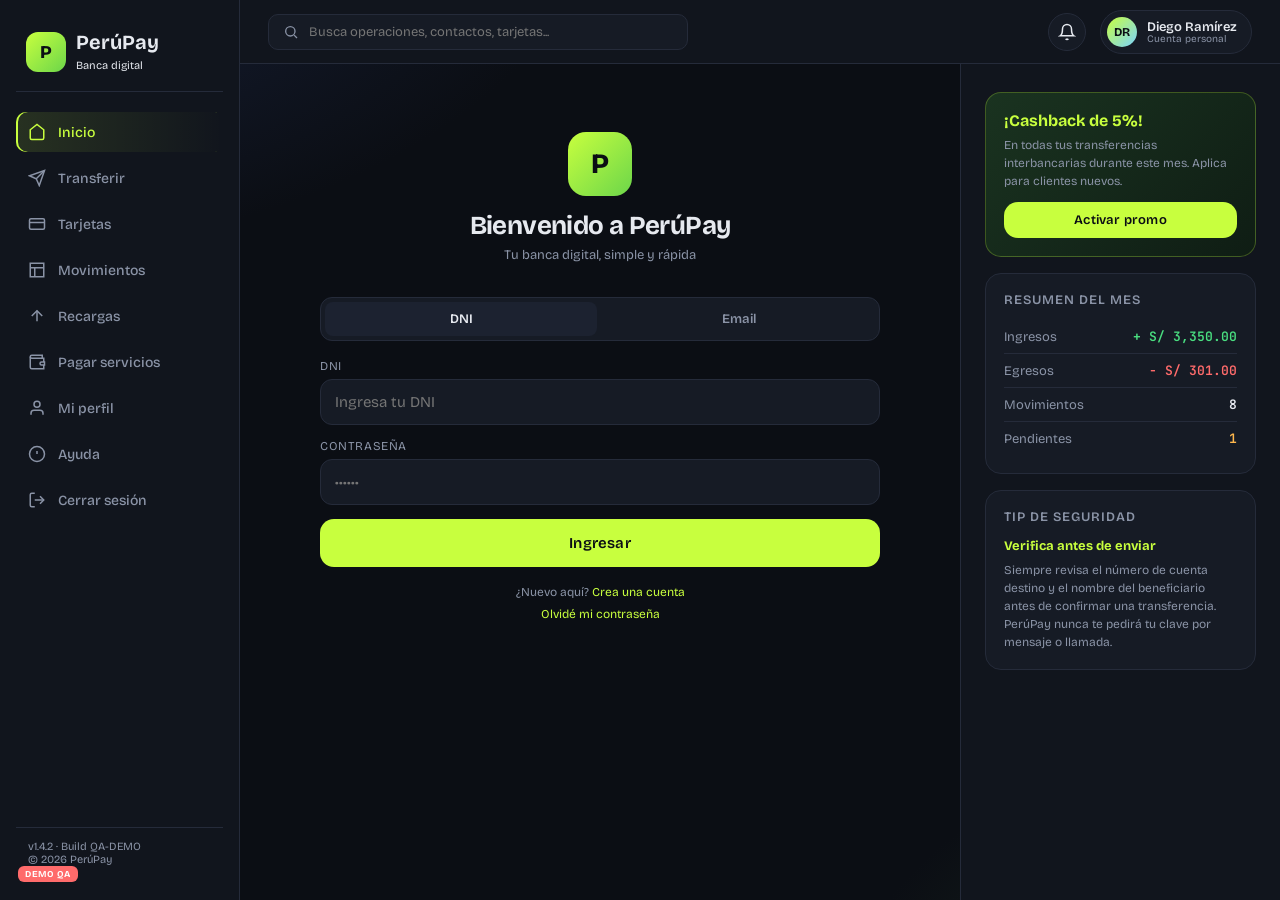
==== commit 5253e281: "go3" ====
--- a/index.html
+++ b/index.html
@@ -426,6 +426,7 @@
         </div>
 
         <button class="btn btn-primary" onclick="saveProfile()">Guardar cambios</button>
+        <button class="btn btn-secondary" onclick="resetData()" style="margin-top:8px">Restablecer datos demo</button>
         <button class="btn btn-danger" onclick="logout()" style="margin-top:8px">Cerrar sesión</button>
       </div>
 
@@ -522,6 +523,27 @@
 
 <div class="toast" id="toast"></div>
 
+<!-- ========== MODAL DE BIENVENIDA ========== -->
+<div class="welcome-modal" id="welcomeModal" hidden>
+  <div class="welcome-card">
+    <div class="welcome-icon">👋</div>
+    <h3>¡Hola, <span id="welName">Diego</span>!</h3>
+    <p class="welcome-sub">Estos son tus datos al iniciar sesión</p>
+
+    <div class="welcome-stats">
+      <div class="ws-row"><span>Saldo disponible</span><strong id="welSaldo">S/ 2,450.75</strong></div>
+      <div class="ws-row"><span>Cuenta</span><strong id="welAccount">•••• 4471</strong></div>
+      <div class="ws-row"><span>DNI</span><strong id="welDni">••••5421</strong></div>
+      <div class="ws-row"><span>Email</span><strong id="welEmail">diego@perupay.pe</strong></div>
+      <div class="ws-row"><span>Movimientos</span><strong id="welTxCount">8</strong></div>
+      <div class="ws-row"><span>Tarjetas activas</span><strong id="welCards">2</strong></div>
+    </div>
+
+    <button class="btn btn-primary" onclick="closeWelcome()">Entendido, continuar</button>
+    <div class="last-login" id="welLast">Último acceso: ahora</div>
+  </div>
+</div>
+
 <script src="app.js"></script>
 </body>
 </html>
--- a/styles.css
+++ b/styles.css
@@ -255,6 +255,57 @@
 }
 
 /* ==========================================================
+   WELCOME MODAL (datos iniciales al iniciar sesión)
+   ========================================================== */
+.welcome-modal{
+  position:fixed;inset:0;z-index:200;
+  background:rgba(11,14,20,.7);
+  backdrop-filter:blur(6px);
+  display:flex;align-items:center;justify-content:center;
+  padding:20px;
+  animation:fade .25s ease;
+}
+.welcome-modal[hidden]{display:none}
+.welcome-card{
+  width:100%;max-width:380px;
+  background:var(--bg-soft);
+  border:1px solid var(--line);
+  border-radius:22px;padding:24px 22px 20px;
+  box-shadow:0 30px 80px rgba(0,0,0,.6);
+  text-align:center;
+}
+.welcome-icon{
+  width:60px;height:60px;border-radius:50%;
+  margin:0 auto 14px;
+  background:linear-gradient(135deg,var(--accent) 0%, #6cd64a 100%);
+  display:grid;place-items:center;font-size:28px;
+}
+.welcome-card h3{
+  font-size:22px;letter-spacing:-.4px;margin-bottom:6px;
+}
+.welcome-card .welcome-sub{
+  color:var(--muted);font-size:13px;margin-bottom:18px;
+}
+.welcome-stats{
+  background:var(--card);border:1px solid var(--line);
+  border-radius:14px;padding:6px 14px;margin-bottom:18px;
+  text-align:left;
+}
+.ws-row{
+  display:flex;justify-content:space-between;align-items:center;
+  padding:10px 0;font-size:13px;
+  border-bottom:1px solid var(--line);
+}
+.ws-row:last-child{border-bottom:none}
+.ws-row span{color:var(--muted)}
+.ws-row strong{
+  font-family:'JetBrains Mono',monospace;font-weight:600;font-size:13px;
+}
+.welcome-card .last-login{
+  font-size:11px;color:var(--muted);margin-top:10px;
+}
+
+/* ==========================================================
    LOGIN
    ========================================================== */
 .login-hero{
